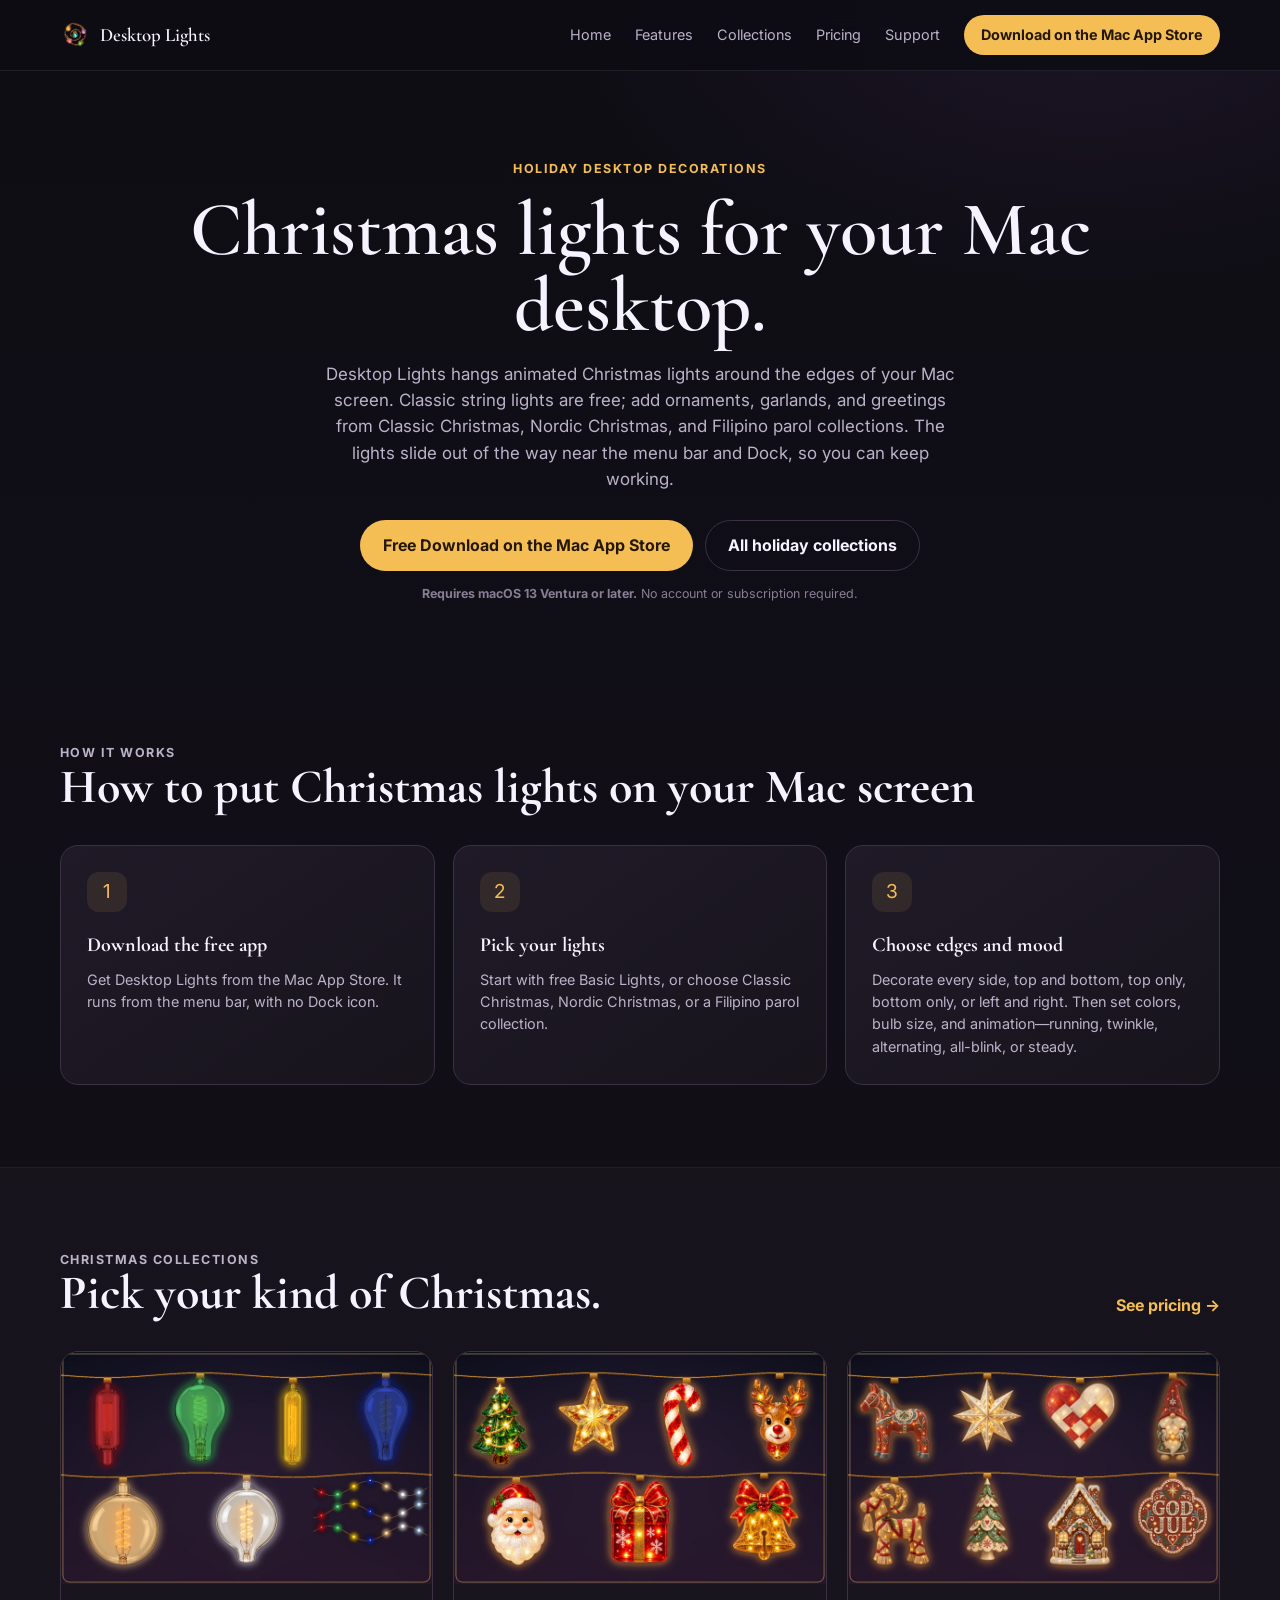
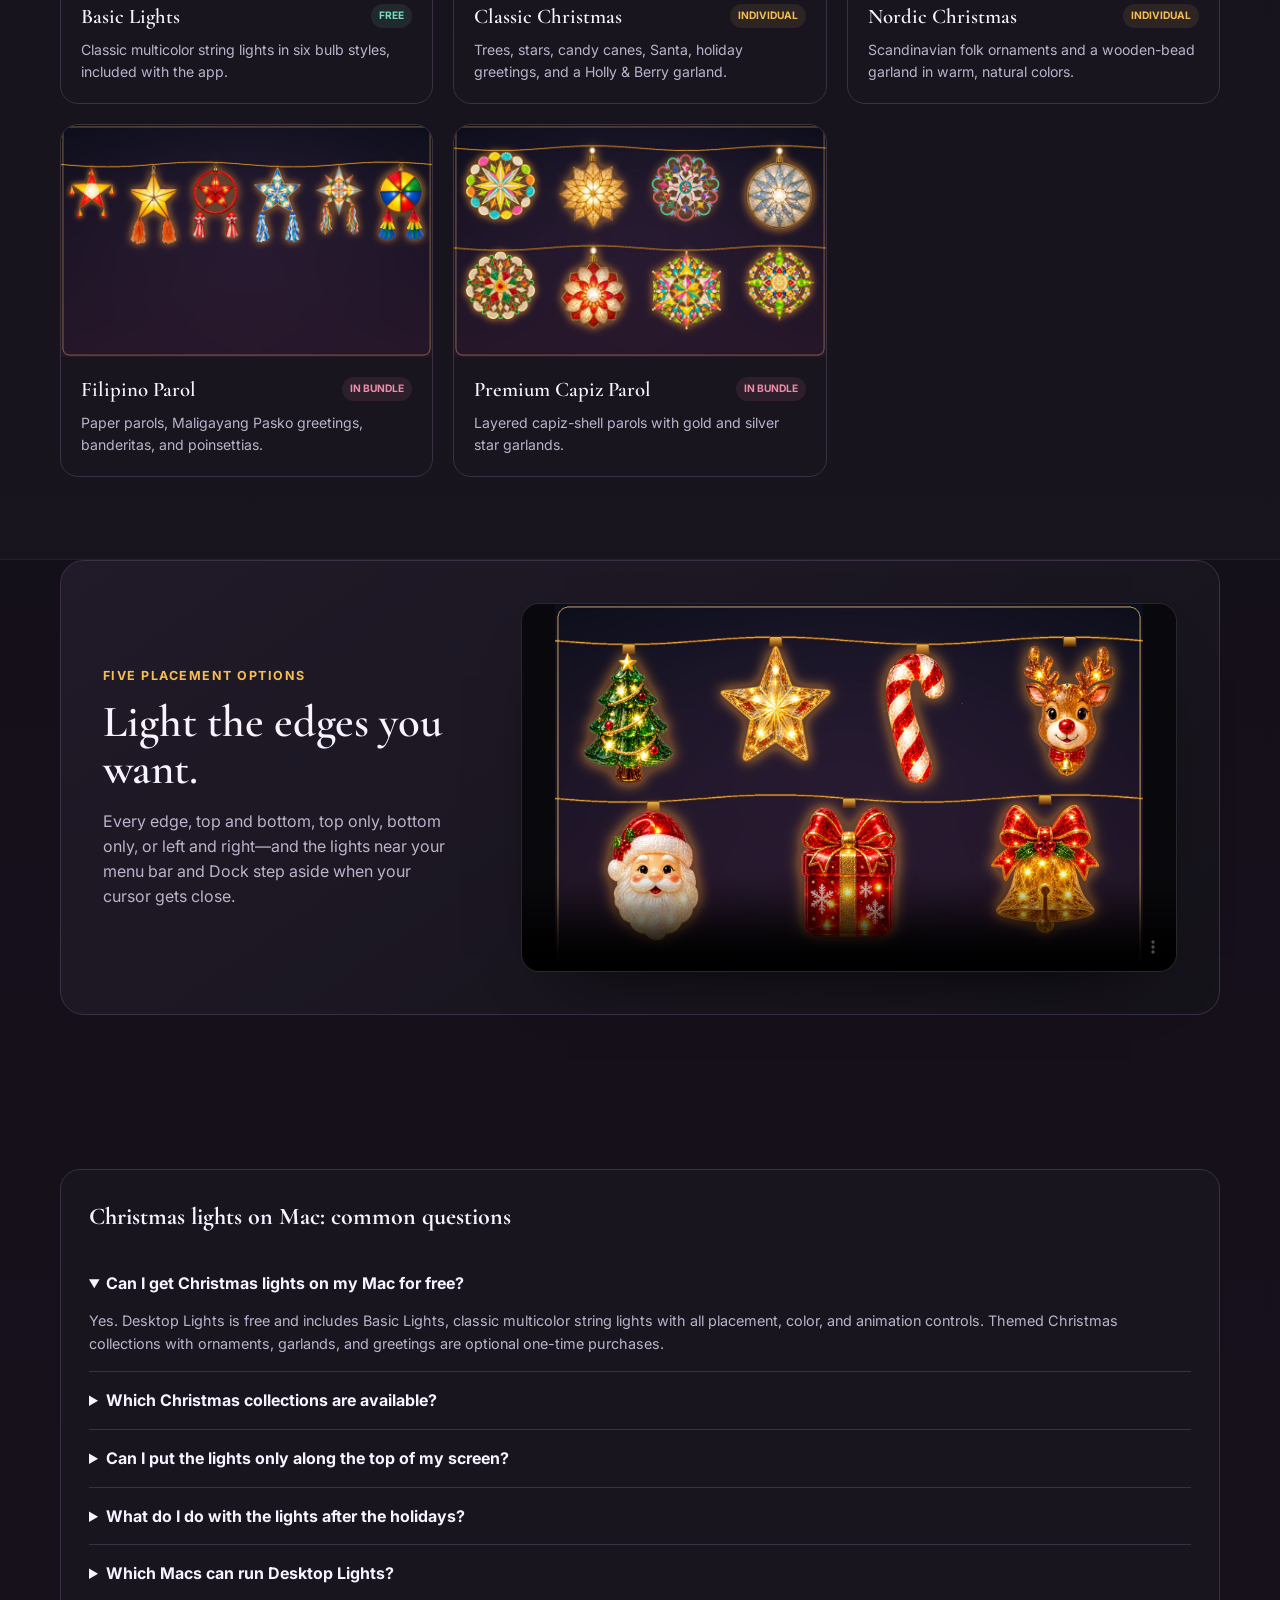
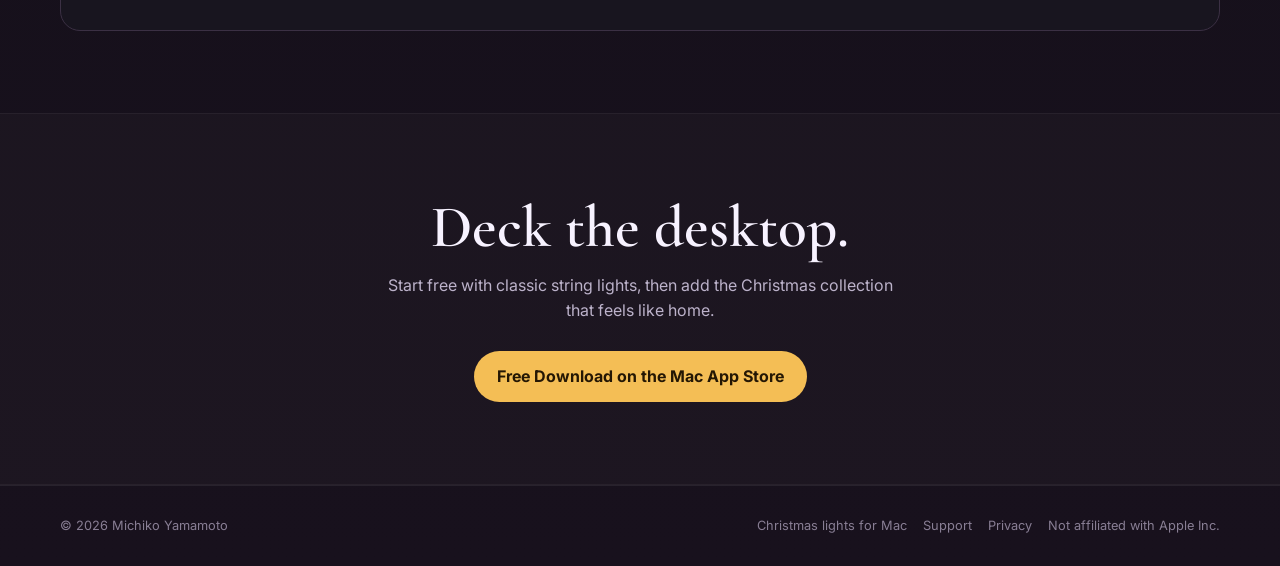
==== christmas-lights-for-mac.html @ ecbba34d "Add files via upload" ====
<!doctype html><html lang="en"><head><meta charset="utf-8"><meta name="viewport" content="width=device-width,initial-scale=1"><link rel="icon" type="image/png" sizes="64x64" href="images/favicon.png?v=2"><link rel="apple-touch-icon" sizes="512x512" href="images/apple-touch-icon.png?v=2"><title>Christmas Lights for Your Mac Desktop — Desktop Lights</title><meta name="description" content="Put animated Christmas lights around the edges of your Mac screen. Classic string lights are free; add Classic Christmas, Nordic Christmas, and Filipino parol collections. macOS 13 or later."><link rel="canonical" href="https://astronomiku.github.io/desktoplights/christmas-lights-for-mac.html"><meta property="og:type" content="website"><meta property="og:site_name" content="Desktop Lights"><meta property="og:title" content="Christmas Lights for Your Mac Desktop — Desktop Lights"><meta property="og:description" content="Animated Christmas lights, ornaments, garlands, and parols around the edges of your Mac screen. Start free."><meta property="og:url" content="https://astronomiku.github.io/desktoplights/christmas-lights-for-mac.html"><meta property="og:image" content="https://astronomiku.github.io/desktoplights/images/showcases/classic-christmas.jpg"><meta property="og:image:alt" content="Classic Christmas lights and ornaments around a Mac display"><meta name="twitter:card" content="summary_large_image"><meta name="twitter:title" content="Christmas Lights for Your Mac Desktop"><meta name="twitter:image" content="https://astronomiku.github.io/desktoplights/images/showcases/classic-christmas.jpg"><link rel="preconnect" href="https://fonts.googleapis.com"><link rel="preconnect" href="https://fonts.gstatic.com" crossorigin><link href="https://fonts.googleapis.com/css2?family=Cormorant+Garamond:wght@500;600;700&family=Inter:wght@400;600;700&display=swap" rel="stylesheet"><link rel="stylesheet" href="css/site.css"><script type="application/ld+json">{"@context":"https://schema.org","@graph":[{"@type":"WebPage","@id":"https://astronomiku.github.io/desktoplights/christmas-lights-for-mac.html#webpage","url":"https://astronomiku.github.io/desktoplights/christmas-lights-for-mac.html","name":"Christmas Lights for Your Mac Desktop — Desktop Lights","description":"Put animated Christmas lights around the edges of your Mac screen. Classic string lights are free; add Classic Christmas, Nordic Christmas, and Filipino parol collections. macOS 13 or later.","isPartOf":{"@id":"https://astronomiku.github.io/desktoplights/#website"},"about":{"@id":"https://astronomiku.github.io/desktoplights/#app"},"primaryImageOfPage":"https://astronomiku.github.io/desktoplights/images/showcases/classic-christmas.jpg"},{"@type":"BreadcrumbList","itemListElement":[{"@type":"ListItem","position":1,"name":"Desktop Lights","item":"https://astronomiku.github.io/desktoplights/"},{"@type":"ListItem","position":2,"name":"Christmas lights for Mac","item":"https://astronomiku.github.io/desktoplights/christmas-lights-for-mac.html"}]},{"@type":"FAQPage","@id":"https://astronomiku.github.io/desktoplights/christmas-lights-for-mac.html#faq","mainEntity":[{"@type":"Question","name":"Can I get Christmas lights on my Mac for free?","acceptedAnswer":{"@type":"Answer","text":"Yes. Desktop Lights is free and includes Basic Lights, classic multicolor string lights with all placement, color, and animation controls. Themed Christmas collections with ornaments, garlands, and greetings are optional one-time purchases."}},{"@type":"Question","name":"Which Christmas collections are available?","acceptedAnswer":{"@type":"Answer","text":"Classic Christmas (trees, stars, candy canes, Santa, greetings, and garlands), Nordic Christmas (Scandinavian folk ornaments and a wooden-bead garland), Filipino Parol (paper parols, Maligayang Pasko greetings, banderitas, and poinsettias), and Premium Capiz Parol (layered capiz-shell parols with star garlands). The two parol collections are also sold together as the Filipino Christmas Bundle."}},{"@type":"Question","name":"Can I put the lights only along the top of my screen?","acceptedAnswer":{"@type":"Answer","text":"Yes. Choose every edge, top and bottom, top only, bottom only, or left and right. The lights on the menu bar and Dock edges slide out of view when your cursor approaches, so they never block what you need."}},{"@type":"Question","name":"What do I do with the lights after the holidays?","acceptedAnswer":{"@type":"Answer","text":"Switch to a year-round collection such as Basic Lights, Fairy Garden, or Celestial Dreams, or choose Turn Lights Off from the Desktop Lights menu bar icon. Purchased Christmas collections stay in the app for next year."}},{"@type":"Question","name":"Which Macs can run Desktop Lights?","acceptedAnswer":{"@type":"Answer","text":"Desktop Lights requires macOS 13 Ventura or later and can decorate connected displays at the same time, tested with setups of up to two displays."}}]}]}</script></head><body>
<header class="header"><nav class="wrap nav"><a class="brand" href="index.html">Desktop Lights</a><div class="nav-links"><a href="index.html">Home</a><a href="features.html">Features</a><a href="collections.html">Collections</a><a href="pricing.html">Pricing</a><a href="support.html">Support</a><a class="nav-buy" href="https://apps.apple.com/app/6809770698" target="_blank" rel="noopener">Download on the Mac App Store</a></div></nav></header>
<main><section class="page-hero"><div class="wrap"><p class="kicker">Holiday desktop decorations</p><h1>Christmas lights for your Mac desktop.</h1><p class="lede">Desktop Lights hangs animated Christmas lights around the edges of your Mac screen. Classic string lights are free; add ornaments, garlands, and greetings from Classic Christmas, Nordic Christmas, and Filipino parol collections. The lights slide out of the way near the menu bar and Dock, so you can keep working.</p><div class="actions"><a class="button primary" href="https://apps.apple.com/app/6809770698" target="_blank" rel="noopener">Free Download on the Mac App Store</a><a class="button" href="collections.html#holiday">All holiday collections</a></div><p class="micro"><strong>Requires macOS 13 Ventura or later.</strong> No account or subscription required.</p></div></section>
<section class="section"><div class="wrap"><div class="section-head"><div><p class="kicker">How it works</p><h2>How to put Christmas lights on your Mac screen</h2></div></div><div class="feature-grid"><article class="feature"><div class="feature-icon">1</div><h3>Download the free app</h3><p>Get Desktop Lights from the Mac App Store. It runs from the menu bar, with no Dock icon.</p></article><article class="feature"><div class="feature-icon">2</div><h3>Pick your lights</h3><p>Start with free Basic Lights, or choose Classic Christmas, Nordic Christmas, or a Filipino parol collection.</p></article><article class="feature"><div class="feature-icon">3</div><h3>Choose edges and mood</h3><p>Decorate every side, top and bottom, top only, bottom only, or left and right. Then set colors, bulb size, and animation—running, twinkle, alternating, all-blink, or steady.</p></article></div></div></section>
<section class="section alt"><div class="wrap"><div class="section-head"><div><p class="kicker">Christmas collections</p><h2>Pick your kind of Christmas.</h2></div><a class="text-link" href="pricing.html">See pricing →</a></div><div class="collection-grid"><article class="collection-card"><img src="images/showcases/basic-lights.jpg" alt="Classic multicolor string lights around a Mac desktop" loading="lazy"><div class="card-copy"><div class="card-top"><h3>Basic Lights</h3><span class="pill free">Free</span></div><p>Classic multicolor string lights in six bulb styles, included with the app.</p></div></article><article class="collection-card"><img src="images/showcases/classic-christmas.jpg" alt="Classic Christmas lights and ornaments around a Mac display" loading="lazy"><div class="card-copy"><div class="card-top"><h3>Classic Christmas</h3><span class="pill ">Individual</span></div><p>Trees, stars, candy canes, Santa, holiday greetings, and a Holly &amp; Berry garland.</p></div></article><article class="collection-card"><img src="images/showcases/nordic-christmas.jpg" alt="Nordic Christmas folk ornaments decorating a Mac desktop" loading="lazy"><div class="card-copy"><div class="card-top"><h3>Nordic Christmas</h3><span class="pill ">Individual</span></div><p>Scandinavian folk ornaments and a wooden-bead garland in warm, natural colors.</p></div></article><article class="collection-card"><img src="images/showcases/filipino-parol.jpg" alt="Colorful Filipino parol lights and poinsettia garland on a Mac display" loading="lazy"><div class="card-copy"><div class="card-top"><h3>Filipino Parol</h3><span class="pill bundle">In bundle</span></div><p>Paper parols, Maligayang Pasko greetings, banderitas, and poinsettias.</p></div></article><article class="collection-card"><img src="images/showcases/premium-capiz-parols.jpg" alt="Premium capiz parol lights with gold and silver star garlands on a Mac" loading="lazy"><div class="card-copy"><div class="card-top"><h3>Premium Capiz Parol</h3><span class="pill bundle">In bundle</span></div><p>Layered capiz-shell parols with gold and silver star garlands.</p></div></article></div></div></section>
<section class="video-section"><div class="wrap video-feature"><div class="video-copy"><p class="kicker">Five placement options</p><h2>Light the edges you want.</h2><p>Every edge, top and bottom, top only, bottom only, or left and right—and the lights near your menu bar and Dock step aside when your cursor gets close.</p></div><video class="marketing-video" controls playsinline preload="metadata" poster="images/showcases/classic-christmas.jpg" aria-label="Desktop Lights placement options demonstration"><source src="videos/desktop-lights-placement-16x9.mp4" type="video/mp4"></video></div></section>
<section class="section" id="faq"><div class="wrap"><div class="faq"><h2>Christmas lights on Mac: common questions</h2><details open><summary>Can I get Christmas lights on my Mac for free?</summary><p>Yes. Desktop Lights is free and includes Basic Lights, classic multicolor string lights with all placement, color, and animation controls. Themed Christmas collections with ornaments, garlands, and greetings are optional one-time purchases.</p></details><details><summary>Which Christmas collections are available?</summary><p>Classic Christmas (trees, stars, candy canes, Santa, greetings, and garlands), Nordic Christmas (Scandinavian folk ornaments and a wooden-bead garland), Filipino Parol (paper parols, Maligayang Pasko greetings, banderitas, and poinsettias), and Premium Capiz Parol (layered capiz-shell parols with star garlands). The two parol collections are also sold together as the Filipino Christmas Bundle.</p></details><details><summary>Can I put the lights only along the top of my screen?</summary><p>Yes. Choose every edge, top and bottom, top only, bottom only, or left and right. The lights on the menu bar and Dock edges slide out of view when your cursor approaches, so they never block what you need.</p></details><details><summary>What do I do with the lights after the holidays?</summary><p>Switch to a year-round collection such as Basic Lights, Fairy Garden, or Celestial Dreams, or choose Turn Lights Off from the Desktop Lights menu bar icon. Purchased Christmas collections stay in the app for next year.</p></details><details><summary>Which Macs can run Desktop Lights?</summary><p>Desktop Lights requires macOS 13 Ventura or later and can decorate connected displays at the same time, tested with setups of up to two displays.</p></details></div></div></section>
<section class="section alt closing"><div class="wrap"><h2>Deck the desktop.</h2><p>Start free with classic string lights, then add the Christmas collection that feels like home.</p><div class="actions"><a class="button primary" href="https://apps.apple.com/app/6809770698" target="_blank" rel="noopener">Free Download on the Mac App Store</a></div></div></section></main>
<footer class="footer"><div class="wrap footer-inner"><span>© 2026 Michiko Yamamoto</span><div class="footer-links"><a href="christmas-lights-for-mac.html">Christmas lights for Mac</a><a href="support.html">Support</a><a href="privacy.html">Privacy</a><span>Not affiliated with Apple Inc.</span></div></div></footer></body></html>
---- css/site.css ----
:root{--bg:#0e0d14;--panel:#18151f;--panel2:#211a29;--line:#3b3044;--text:#f7f2ff;--muted:#bcb2ca;--faint:#887e94;--gold:#f4be55;--pink:#ef8ca6;--mint:#78dfbd;--serif:"Cormorant Garamond",Georgia,serif;--sans:"Inter",-apple-system,BlinkMacSystemFont,"Segoe UI",sans-serif}
*{box-sizing:border-box}html{scroll-behavior:smooth}body{margin:0;background:radial-gradient(800px 450px at 85% 0,#34214266,transparent 65%),linear-gradient(180deg,#0e0d14,#18111d);color:var(--text);font-family:var(--sans);line-height:1.55;-webkit-font-smoothing:antialiased}a{color:inherit}.wrap{width:min(1160px,calc(100% - 40px));margin:auto}
.header{position:sticky;top:0;z-index:20;background:#0e0d14e8;border-bottom:1px solid #ffffff14;backdrop-filter:blur(16px)}.nav{height:70px;display:flex;align-items:center;gap:28px}.brand{display:inline-flex;align-items:center;margin-right:auto;font:600 1.18rem var(--serif);text-decoration:none}.brand::before{content:"";display:inline-block;width:30px;height:30px;margin-right:10px;flex:none;background:url("../images/favicon.png") center/contain no-repeat}.nav-links{display:flex;gap:24px;align-items:center}.nav-links a{text-decoration:none;color:var(--muted);font-size:.9rem}.nav-links a:hover,.nav-links a[aria-current=page]{color:#fff}.nav-buy{padding:9px 17px;border-radius:999px;background:var(--gold);color:#231704!important;font-weight:700}
.hero{padding:64px 0 84px}.hero-grid{display:grid;grid-template-columns:1fr 1.05fr;gap:min(6vw,64px);align-items:center}.hero-copy{max-width:520px}.hero-copy h1{font-size:clamp(2.6rem,5vw,4.4rem)}.hero-copy .tagline{margin:20px 0 18px}.hero-copy .lede{margin:0}.hero-copy .actions{justify-content:flex-start}.hero-screen-col{display:flex;flex-direction:column;align-items:center;gap:14px}.hero-screen{position:relative;overflow:hidden;border:1px solid #ffffff1c;border-radius:20px;background:#151319;box-shadow:0 38px 90px -52px #000;aspect-ratio:16/9;width:100%;cursor:pointer}.hero-screen:hover{box-shadow:0 38px 90px -52px #000,0 0 0 2px #f4be5560}.hero-video{display:block;width:100%;height:100%;object-fit:cover}.hero-expand{position:absolute;bottom:14px;right:14px;width:36px;height:36px;border-radius:50%;background:#000000a3;border:1px solid #ffffff30;color:#fff;display:grid;place-items:center;font-size:1.05rem;opacity:.88;transition:opacity .2s,transform .2s}.hero-screen:hover .hero-expand{opacity:1;transform:scale(1.08)}.lightbox{position:fixed;inset:0;z-index:80;display:flex;align-items:center;justify-content:center;padding:24px}.lightbox[hidden]{display:none}.lightbox-backdrop{position:absolute;inset:0;background:#05040ae3;backdrop-filter:blur(3px)}.lightbox-inner{position:relative;z-index:1;width:min(94vw,1140px)}.lightbox-video{display:block;width:100%;aspect-ratio:16/9;border-radius:18px;box-shadow:0 50px 120px -40px #000;background:#000}.lightbox-close{position:absolute;top:12px;right:12px;z-index:2;width:38px;height:38px;border-radius:50%;border:1px solid #ffffff30;background:#000000b0;color:#fff;font-size:1.05rem;cursor:pointer;display:grid;place-items:center}.lightbox-close:hover{border-color:#f4be5560}.hero-reveal{margin:0;text-align:center;color:var(--gold);font:600 clamp(1.1rem,2.4vw,1.55rem)/1.3 var(--serif);opacity:0;transform:translateY(10px);animation:heroRevealIn .7s ease forwards}.hero-reveal-top{animation-delay:.3s}.hero-reveal-bottom{animation-delay:1.3s}@keyframes heroRevealIn{to{opacity:1;transform:translateY(0)}}.hero-simple{padding:60px 0 88px}.hero-heading{text-align:center;max-width:900px;margin:0 auto 38px}.hero .hero-heading h1{font-size:clamp(2.7rem,5vw,70px)}.hero-screen-wide{width:min(100%,1040px);margin:0 auto}.hero-details{max-width:760px;margin:34px auto 0;text-align:center}.hero-details .tagline{max-width:none;margin:0 0 14px}.hero-details .lede{margin:0 auto}.hero-details .micro{max-width:680px;margin:16px auto 0}.hero-video-cover{cursor:default;background:#232220 url("../images/marketing/basiclights-cover.png") center/contain no-repeat}.hero-video-cover.video-ready{cursor:pointer}.hero-video-cover .hero-video{opacity:0;object-fit:contain;background:transparent}.hero-center-info{position:absolute;left:50%;bottom:calc(50% + 52px);z-index:3;transform:translateX(-50%);display:flex;align-items:center;flex-direction:column;gap:8px;width:calc(100% - 40px)}.hero-video-meta{display:flex;align-items:center;justify-content:center;gap:8px;flex-wrap:wrap}.hero-video-meta span,.hero-real-view{padding:7px 10px;border:1px solid #ffffff2e;border-radius:999px;background:#09080cbd;box-shadow:0 8px 24px #0006;color:#fff;font-size:.68rem;line-height:1;backdrop-filter:blur(10px)}.hero-video-meta strong{margin-right:5px;color:var(--gold);font-size:.59rem;letter-spacing:.08em;text-transform:uppercase}.hero-real-view{flex:none;color:var(--muted)}.hero-loading,.hero-play{position:absolute;left:50%;top:50%;z-index:3;transform:translate(-50%,-50%);display:flex;align-items:center;gap:10px;padding:12px 17px;border:1px solid #ffffff30;border-radius:999px;background:#09080cdb;color:#fff;box-shadow:0 16px 42px #0009;backdrop-filter:blur(12px)}.hero-loading{font-size:.78rem}.hero-play{opacity:0;pointer-events:none;transition:opacity .25s,transform .25s}.hero-play b{display:grid;place-items:center;width:31px;height:31px;border-radius:50%;background:var(--gold);color:#241704;font-size:.8rem;padding-left:2px}.hero-play em{font-style:normal;font-size:.82rem;font-weight:700}.hero-video-cover.video-ready .hero-loading{opacity:0;pointer-events:none}.hero-video-cover.video-ready .hero-play{opacity:1}.hero-video-cover.video-ready:hover .hero-play{transform:translate(-50%,-50%) scale(1.05)}.kicker{margin:0 0 14px;color:var(--gold);font-size:.78rem;font-weight:700;letter-spacing:.12em;text-transform:uppercase}.hero h1,.page-hero h1{margin:0;font:600 clamp(3rem,7vw,5.6rem)/.98 var(--serif)}.tagline{max-width:25ch;margin:20px auto 18px;color:var(--gold);font:600 clamp(1.35rem,3vw,2rem)/1.2 var(--serif)}.lede{max-width:58ch;margin:0 auto;color:var(--muted);font-size:1.06rem}.actions{display:flex;justify-content:center;gap:12px;margin-top:28px;flex-wrap:wrap}.button{display:inline-flex;align-items:center;justify-content:center;padding:12px 22px;border:1px solid var(--line);border-radius:999px;text-decoration:none;font-weight:700}.button.primary{border-color:transparent;background:var(--gold);color:#241704}.button:hover{transform:translateY(-1px)}.micro{margin:13px 0 0;color:var(--faint);font-size:.78rem}
.trust{padding:0 0 78px}.trust-grid{display:grid;grid-template-columns:repeat(4,1fr);gap:1px;overflow:hidden;border:1px solid var(--line);border-radius:18px;background:var(--line)}.trust-item{padding:24px;background:#17141d}.trust-item strong{display:block;margin-bottom:5px;font-family:var(--serif);font-size:1.12rem}.trust-item span{color:var(--muted);font-size:.88rem}
.section{padding:82px 0}.section.alt{background:#ffffff05;border-block:1px solid #ffffff0c}.section-head{display:flex;justify-content:space-between;gap:30px;align-items:end;margin-bottom:34px}.section-head h2,.page-hero h1{font-family:var(--serif)}.section-head h2{margin:0;font-size:clamp(2rem,4vw,3rem);line-height:1}.section-head p{max-width:55ch;margin:0;color:var(--muted)}.text-link{color:var(--gold);font-weight:700;text-decoration:none;white-space:nowrap}
.feature-grid{display:grid;grid-template-columns:repeat(3,1fr);gap:18px}.feature{padding:26px;border:1px solid var(--line);border-radius:18px;background:linear-gradient(145deg,#201a28,#17141c)}.feature-icon{display:grid;place-items:center;width:40px;height:40px;margin-bottom:18px;border-radius:12px;background:#f4be5518;color:var(--gold);font-size:1.2rem}.feature h3{margin:0 0 8px;font-family:var(--serif);font-size:1.25rem}.feature p{margin:0;color:var(--muted);font-size:.9rem}
.feature-visuals{padding-top:28px}.visual-feature{display:grid;grid-template-columns:minmax(260px,.8fr) minmax(0,1.35fr);align-items:center;gap:clamp(28px,6vw,72px);margin-bottom:28px;padding:clamp(24px,4vw,46px);overflow:hidden;border:1px solid var(--line);border-radius:24px;background:linear-gradient(145deg,#211a29,#15131a)}.visual-feature.reverse{grid-template-columns:minmax(0,1.35fr) minmax(260px,.8fr);margin-top:28px;margin-bottom:0}.visual-copy h2,.visual-card h2{margin:0;font:600 clamp(1.8rem,3.5vw,3rem)/1.05 var(--serif)}.visual-copy>p:last-child,.visual-card div>p:last-child{margin:16px 0 0;color:var(--muted)}.visual-image{margin:0;overflow:hidden;border:1px solid #ffffff20;border-radius:18px;background:#111}.visual-image img{display:block;width:100%;aspect-ratio:16/10;object-fit:cover}.visual-pair{display:grid;grid-template-columns:1fr 1fr;gap:28px}.visual-card{overflow:hidden;border:1px solid var(--line);border-radius:22px;background:var(--panel)}.visual-card>img{display:block;width:100%;aspect-ratio:8/5;object-fit:cover}.visual-card>div{padding:26px}.visual-card h2{font-size:clamp(1.55rem,2.5vw,2.15rem)}
.showcase-row{display:grid;grid-template-columns:repeat(3,1fr);gap:18px}.showcase-row.two{grid-template-columns:repeat(2,1fr)}.showcase{display:block;overflow:hidden;border:1px solid var(--line);border-radius:18px;background:var(--panel)}.showcase-media{display:block;aspect-ratio:8/5;overflow:hidden}.showcase-media img{width:100%;height:100%;object-fit:cover;transition:.3s}.showcase:hover .showcase-media img{transform:scale(1.025);filter:brightness(1.08)}.showcase-label{display:block;padding:12px 16px;font-size:.8rem;font-weight:700}.showcase-label em{margin-left:7px;padding-left:7px;border-left:1px solid #ffffff2e;color:var(--gold);font-style:normal;font-weight:700}
.closing{text-align:center}.closing h2{max-width:16ch;margin:0 auto 15px;font:600 clamp(2.2rem,5vw,3.7rem)/1.05 var(--serif)}.closing p{max-width:52ch;margin:auto;color:var(--muted)}
.page-hero{padding:88px 0 58px;text-align:center}.page-hero h1{font-size:clamp(2.8rem,6vw,4.8rem)}.page-hero .lede{margin-top:18px}.video-section{padding:0 0 72px}.video-feature{display:grid;grid-template-columns:minmax(240px,.7fr) minmax(0,1.3fr);align-items:center;gap:clamp(28px,5vw,64px);padding:clamp(24px,4vw,42px);border:1px solid var(--line);border-radius:24px;background:linear-gradient(145deg,#211a29,#15131a)}.video-feature.reverse{grid-template-columns:minmax(0,1.3fr) minmax(240px,.7fr)}.video-feature.reverse .video-copy{order:2}.video-copy h2{margin:0;font:600 clamp(1.8rem,3.5vw,3rem)/1.05 var(--serif)}.video-copy>p:last-child{margin:16px 0 0;color:var(--muted)}.marketing-video{display:block;width:100%;aspect-ratio:16/9;border:1px solid #ffffff20;border-radius:18px;background:#09080c;box-shadow:0 30px 70px -45px #000}.collection-grid{display:grid;grid-template-columns:repeat(3,1fr);gap:20px}.collection-card{overflow:hidden;border:1px solid var(--line);border-radius:18px;background:var(--panel);transition:transform .25s ease,border-color .25s ease,box-shadow .25s ease}.collection-card:hover{transform:translateY(-4px);border-color:#f4be5560;box-shadow:0 24px 50px -32px #000}.collection-card img{display:block;width:100%;aspect-ratio:8/5;object-fit:cover}.card-copy{padding:20px}.card-top{display:flex;align-items:start;justify-content:space-between;gap:10px}.card-copy h2,.card-copy h3{margin:0;font:600 1.3rem var(--serif)}.card-copy p{margin:10px 0 0;color:var(--muted);font-size:.88rem}.card-bottom{display:flex;align-items:center;justify-content:space-between;gap:10px;margin-top:16px;padding-top:14px;border-top:1px solid var(--line)}.card-bottom .price{font:700 1rem var(--serif);color:var(--text)}.bundle-hint{color:var(--pink);font-size:.76rem;font-weight:700;text-decoration:none}.bundle-hint:hover{text-decoration:underline}.pill{flex:none;padding:4px 8px;border-radius:999px;background:#f4be5518;color:var(--gold);font-size:.64rem;font-weight:700;text-transform:uppercase}.pill.free{background:#78dfbd18;color:var(--mint)}.pill.bundle{background:#ef8ca618;color:var(--pink)}
.pricing-grid{display:grid;grid-template-columns:repeat(3,1fr);gap:20px}.price-card{display:flex;flex-direction:column;padding:28px;border:1px solid var(--line);border-radius:20px;background:var(--panel);transition:transform .25s ease,box-shadow .25s ease}.price-card:hover{transform:translateY(-4px)}.price-card.featured{border-color:#f4be5575;background:linear-gradient(150deg,#2b221d,#201823);box-shadow:0 20px 60px -42px var(--gold)}.price-card.featured:hover{box-shadow:0 26px 70px -38px var(--gold)}.price-list{margin-top:36px;padding:0;border:1px solid var(--line);border-radius:20px;background:var(--panel);list-style:none;overflow:hidden}.price-list li{display:flex;align-items:baseline;justify-content:space-between;gap:16px;padding:15px 26px;border-top:1px solid var(--line);font-size:.92rem}.price-list li:first-child{border-top:0}.price-list .item-name{color:var(--text);font-weight:600}.price-list .item-note{margin-left:10px;color:var(--faint);font-weight:400;font-size:.82rem}.price-list .item-price{flex:none;font-family:var(--serif);font-weight:700;color:var(--gold)}.price-list li.bundle-row .item-price{color:var(--pink)}.price-list-head{display:flex;align-items:baseline;justify-content:space-between;gap:16px;margin:0 0 14px}.price-list-head h2{margin:0;font-family:var(--serif);font-size:1.4rem}.price-list-head span{color:var(--faint);font-size:.85rem}.price-card .pill{align-self:flex-start}.price-card h2{margin:18px 0 6px;font:600 1.55rem var(--serif)}.price-card>p{margin:0;color:var(--muted)}.price-card ul{padding:0;margin:22px 0 26px;list-style:none}.price-card li{padding:7px 0;color:var(--muted);font-size:.9rem}.price-card li::before{content:"✓";margin-right:9px;color:var(--mint)}.price-card .button{margin-top:auto}.pricing-note{max-width:760px;margin:30px auto 0;color:var(--faint);font-size:.85rem;text-align:center}
.support-grid{display:grid;grid-template-columns:.8fr 1.2fr;gap:28px}.support-card,.faq{padding:28px;border:1px solid var(--line);border-radius:20px;background:var(--panel)}.support-card h2,.faq h2{margin-top:0;font-family:var(--serif)}.support-card p,.faq p{color:var(--muted)}details{padding:16px 0;border-top:1px solid var(--line)}details:first-of-type{border-top:0}summary{cursor:pointer;font-weight:700}details p{margin-bottom:0;font-size:.9rem}
.legal{max-width:790px;margin:0 auto;padding:72px 0 100px}.legal-card{padding:clamp(28px,6vw,60px);border:1px solid var(--line);border-radius:22px;background:var(--panel)}.legal h1{margin:0;font:600 clamp(2.4rem,6vw,4rem)/1 var(--serif)}.legal h2{margin:32px 0 8px;font-family:var(--serif)}.legal p,.legal li{color:var(--muted)}.legal a{color:var(--gold)}
.footer{padding:30px 0;border-top:1px solid #ffffff12}.footer-inner{display:flex;justify-content:space-between;gap:20px;color:var(--faint);font-size:.8rem}.footer-links{display:flex;gap:16px}.footer a{text-decoration:none}.footer a:hover{color:var(--gold)}
@media(max-width:850px){.nav-links a:not(.nav-buy){display:none}.hero-grid,.video-feature,.video-feature.reverse{grid-template-columns:1fr}.video-feature.reverse .video-copy{order:0}.hero-copy{max-width:none}.trust-grid{grid-template-columns:repeat(2,1fr)}.feature-grid,.collection-grid,.pricing-grid{grid-template-columns:repeat(2,1fr)}.visual-feature,.visual-feature.reverse{grid-template-columns:1fr}.visual-feature.reverse .visual-image{order:2}.showcase-row{grid-template-columns:1fr 1fr}.support-grid{grid-template-columns:1fr}}
@media(max-width:560px){.hero-center-info{top:36%;bottom:auto;transform:translate(-50%,-50%);gap:5px;width:calc(100% - 16px)}.hero-loading,.hero-play{top:63%}.hero-video-meta{gap:4px}.hero-video-meta span{padding:5px 7px;font-size:.55rem}.hero-video-meta strong{display:none}.hero-real-view{font-size:.56rem}.wrap{width:min(100% - 24px,1160px)}.hero{padding-top:20px}.hero-screen{border-radius:16px}.hero-copy h1{font-size:2.6rem}.trust-grid,.feature-grid,.collection-grid,.pricing-grid,.showcase-row,.visual-pair{grid-template-columns:1fr}.visual-feature{padding:20px}.visual-card>div{padding:22px}.section-head{align-items:start;flex-direction:column}.footer-inner,.footer-links{flex-direction:column}.footer-links{gap:5px}}
@media(prefers-reduced-motion:reduce){*{scroll-behavior:auto!important;transition:none!important}}
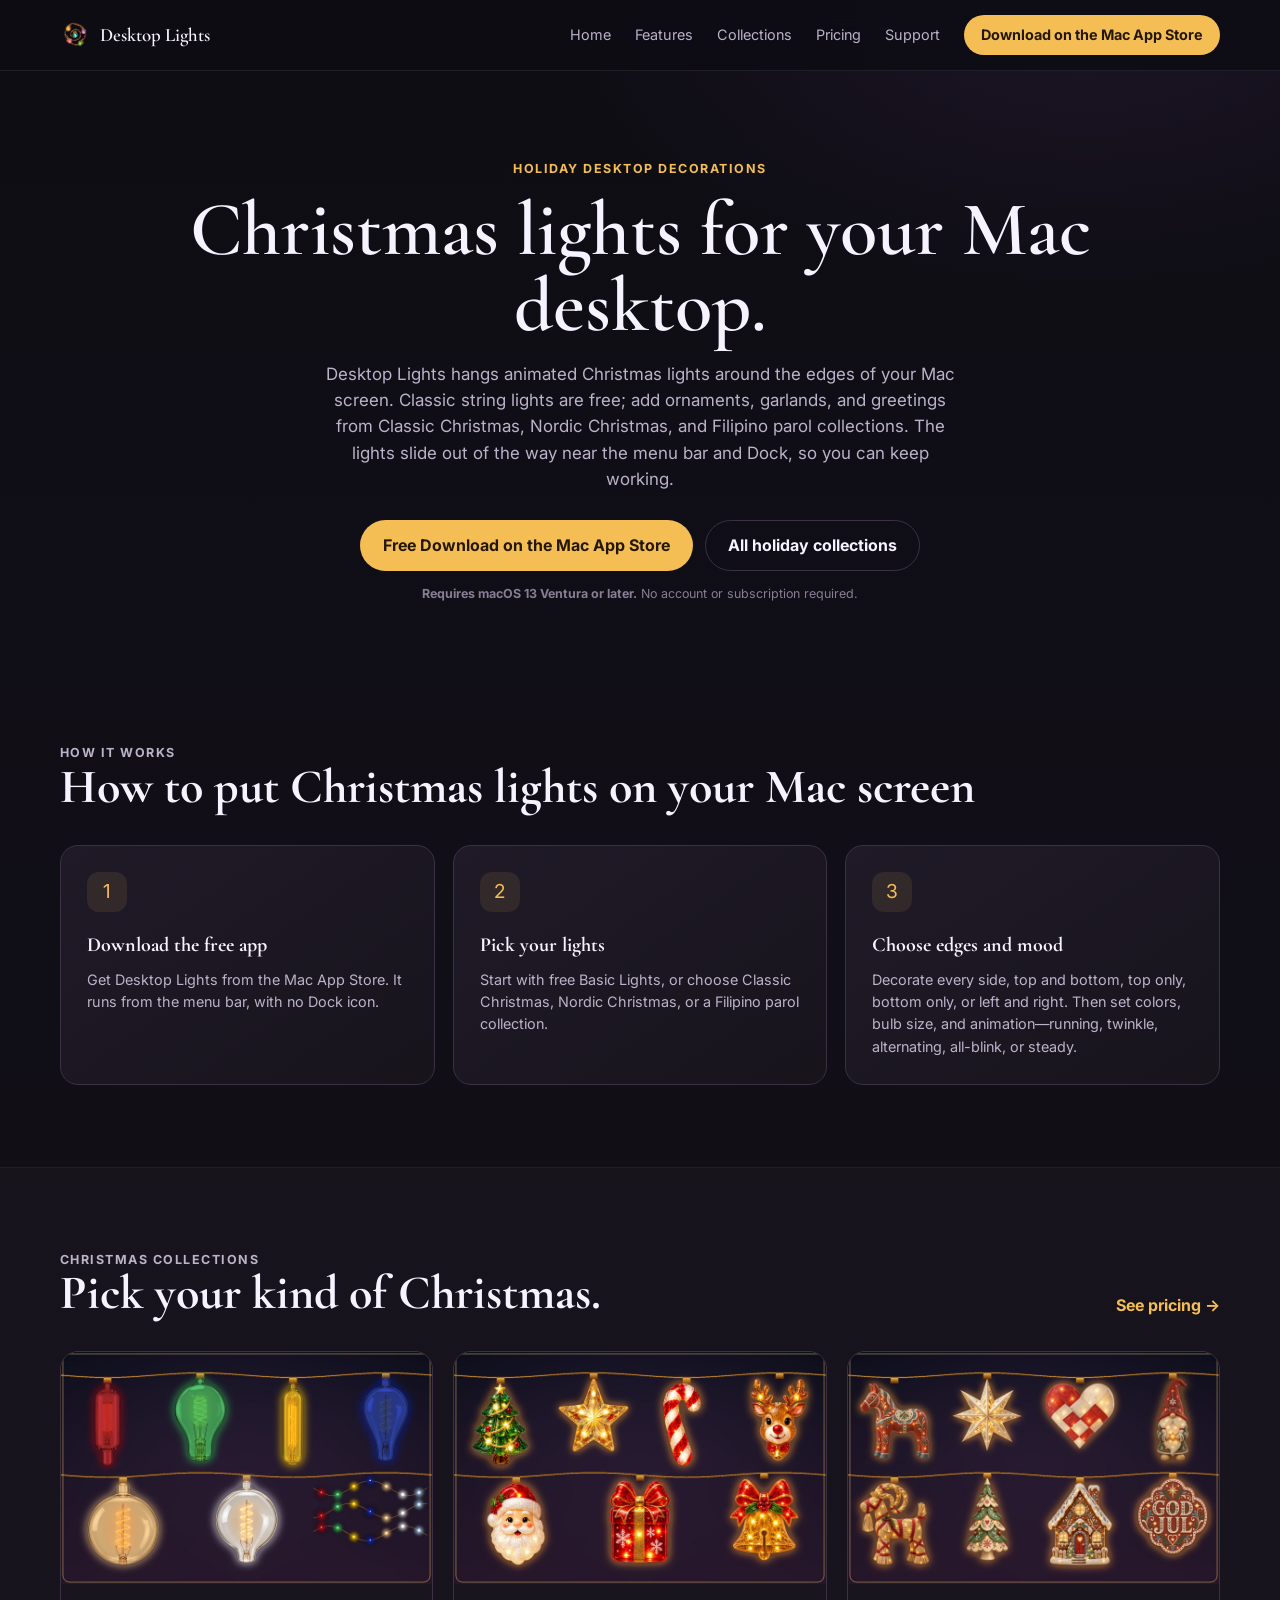
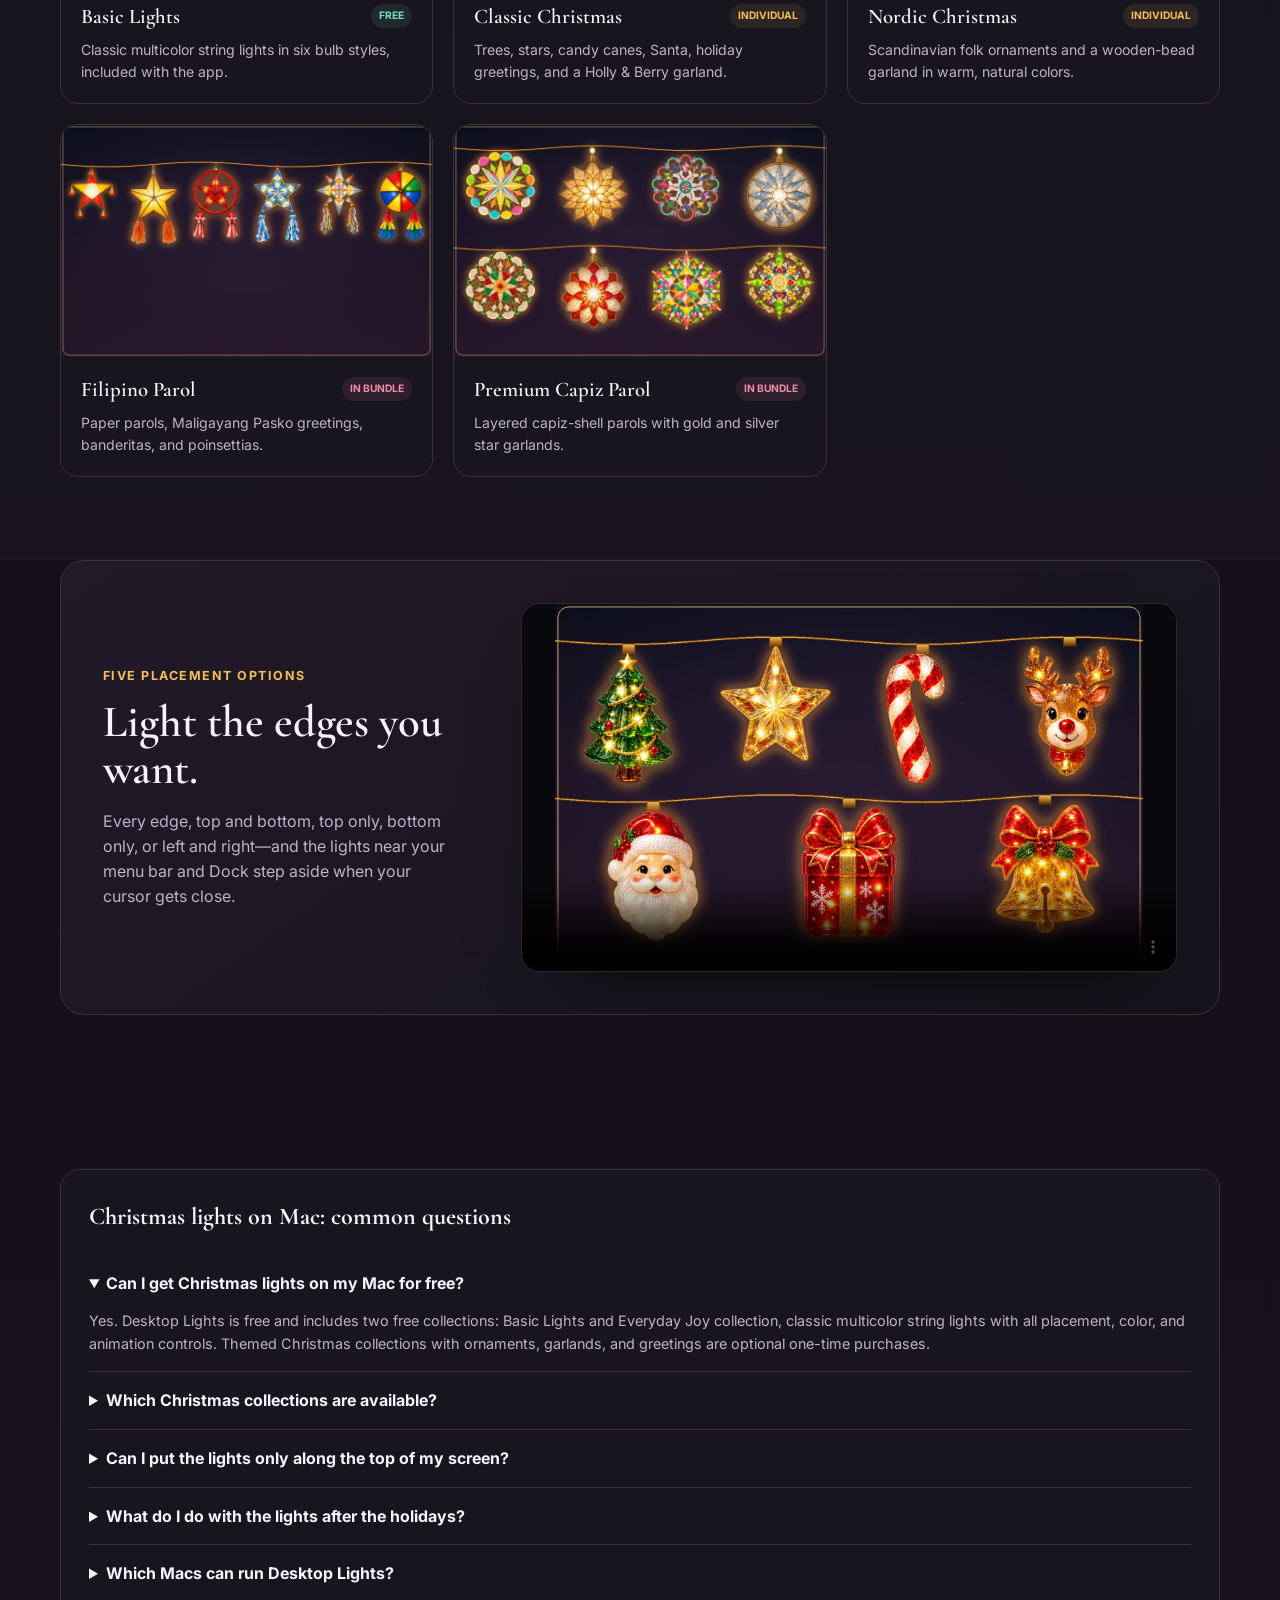
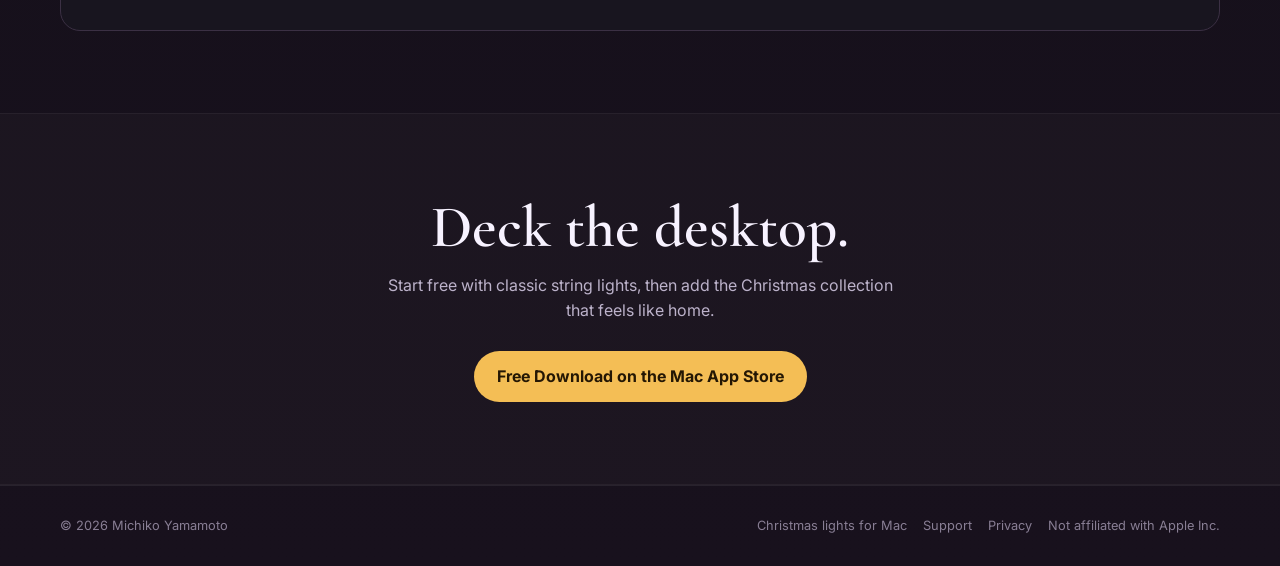
==== commit e5b52481: "Update christmas-lights-for-mac.html" ====
--- a/christmas-lights-for-mac.html
+++ b/christmas-lights-for-mac.html
@@ -4,6 +4,6 @@
 <section class="section"><div class="wrap"><div class="section-head"><div><p class="kicker">How it works</p><h2>How to put Christmas lights on your Mac screen</h2></div></div><div class="feature-grid"><article class="feature"><div class="feature-icon">1</div><h3>Download the free app</h3><p>Get Desktop Lights from the Mac App Store. It runs from the menu bar, with no Dock icon.</p></article><article class="feature"><div class="feature-icon">2</div><h3>Pick your lights</h3><p>Start with free Basic Lights, or choose Classic Christmas, Nordic Christmas, or a Filipino parol collection.</p></article><article class="feature"><div class="feature-icon">3</div><h3>Choose edges and mood</h3><p>Decorate every side, top and bottom, top only, bottom only, or left and right. Then set colors, bulb size, and animation—running, twinkle, alternating, all-blink, or steady.</p></article></div></div></section>
 <section class="section alt"><div class="wrap"><div class="section-head"><div><p class="kicker">Christmas collections</p><h2>Pick your kind of Christmas.</h2></div><a class="text-link" href="pricing.html">See pricing →</a></div><div class="collection-grid"><article class="collection-card"><img src="images/showcases/basic-lights.jpg" alt="Classic multicolor string lights around a Mac desktop" loading="lazy"><div class="card-copy"><div class="card-top"><h3>Basic Lights</h3><span class="pill free">Free</span></div><p>Classic multicolor string lights in six bulb styles, included with the app.</p></div></article><article class="collection-card"><img src="images/showcases/classic-christmas.jpg" alt="Classic Christmas lights and ornaments around a Mac display" loading="lazy"><div class="card-copy"><div class="card-top"><h3>Classic Christmas</h3><span class="pill ">Individual</span></div><p>Trees, stars, candy canes, Santa, holiday greetings, and a Holly &amp; Berry garland.</p></div></article><article class="collection-card"><img src="images/showcases/nordic-christmas.jpg" alt="Nordic Christmas folk ornaments decorating a Mac desktop" loading="lazy"><div class="card-copy"><div class="card-top"><h3>Nordic Christmas</h3><span class="pill ">Individual</span></div><p>Scandinavian folk ornaments and a wooden-bead garland in warm, natural colors.</p></div></article><article class="collection-card"><img src="images/showcases/filipino-parol.jpg" alt="Colorful Filipino parol lights and poinsettia garland on a Mac display" loading="lazy"><div class="card-copy"><div class="card-top"><h3>Filipino Parol</h3><span class="pill bundle">In bundle</span></div><p>Paper parols, Maligayang Pasko greetings, banderitas, and poinsettias.</p></div></article><article class="collection-card"><img src="images/showcases/premium-capiz-parols.jpg" alt="Premium capiz parol lights with gold and silver star garlands on a Mac" loading="lazy"><div class="card-copy"><div class="card-top"><h3>Premium Capiz Parol</h3><span class="pill bundle">In bundle</span></div><p>Layered capiz-shell parols with gold and silver star garlands.</p></div></article></div></div></section>
 <section class="video-section"><div class="wrap video-feature"><div class="video-copy"><p class="kicker">Five placement options</p><h2>Light the edges you want.</h2><p>Every edge, top and bottom, top only, bottom only, or left and right—and the lights near your menu bar and Dock step aside when your cursor gets close.</p></div><video class="marketing-video" controls playsinline preload="metadata" poster="images/showcases/classic-christmas.jpg" aria-label="Desktop Lights placement options demonstration"><source src="videos/desktop-lights-placement-16x9.mp4" type="video/mp4"></video></div></section>
-<section class="section" id="faq"><div class="wrap"><div class="faq"><h2>Christmas lights on Mac: common questions</h2><details open><summary>Can I get Christmas lights on my Mac for free?</summary><p>Yes. Desktop Lights is free and includes Basic Lights, classic multicolor string lights with all placement, color, and animation controls. Themed Christmas collections with ornaments, garlands, and greetings are optional one-time purchases.</p></details><details><summary>Which Christmas collections are available?</summary><p>Classic Christmas (trees, stars, candy canes, Santa, greetings, and garlands), Nordic Christmas (Scandinavian folk ornaments and a wooden-bead garland), Filipino Parol (paper parols, Maligayang Pasko greetings, banderitas, and poinsettias), and Premium Capiz Parol (layered capiz-shell parols with star garlands). The two parol collections are also sold together as the Filipino Christmas Bundle.</p></details><details><summary>Can I put the lights only along the top of my screen?</summary><p>Yes. Choose every edge, top and bottom, top only, bottom only, or left and right. The lights on the menu bar and Dock edges slide out of view when your cursor approaches, so they never block what you need.</p></details><details><summary>What do I do with the lights after the holidays?</summary><p>Switch to a year-round collection such as Basic Lights, Fairy Garden, or Celestial Dreams, or choose Turn Lights Off from the Desktop Lights menu bar icon. Purchased Christmas collections stay in the app for next year.</p></details><details><summary>Which Macs can run Desktop Lights?</summary><p>Desktop Lights requires macOS 13 Ventura or later and can decorate connected displays at the same time, tested with setups of up to two displays.</p></details></div></div></section>
+<section class="section" id="faq"><div class="wrap"><div class="faq"><h2>Christmas lights on Mac: common questions</h2><details open><summary>Can I get Christmas lights on my Mac for free?</summary><p>Yes. Desktop Lights is free and includes two free collections: Basic Lights and Everyday Joy collection, classic multicolor string lights with all placement, color, and animation controls. Themed Christmas collections with ornaments, garlands, and greetings are optional one-time purchases.</p></details><details><summary>Which Christmas collections are available?</summary><p>Classic Christmas (trees, stars, candy canes, Santa, greetings, and garlands), Nordic Christmas (Scandinavian folk ornaments and a wooden-bead garland), Filipino Parol (paper parols, Maligayang Pasko greetings, banderitas, and poinsettias), and Premium Capiz Parol (layered capiz-shell parols with star garlands). The two parol collections are also sold together as the Filipino Christmas Bundle.</p></details><details><summary>Can I put the lights only along the top of my screen?</summary><p>Yes. Choose every edge, top and bottom, top only, bottom only, or left and right. The lights on the menu bar and Dock edges slide out of view when your cursor approaches, so they never block what you need.</p></details><details><summary>What do I do with the lights after the holidays?</summary><p>Switch to a year-round collection such as Basic Lights, Fairy Garden, or Celestial Dreams, or choose Turn Lights Off from the Desktop Lights menu bar icon. Purchased Christmas collections stay in the app for next year.</p></details><details><summary>Which Macs can run Desktop Lights?</summary><p>Desktop Lights requires macOS 13 Ventura or later and can decorate connected displays at the same time, tested with setups of up to two displays.</p></details></div></div></section>
 <section class="section alt closing"><div class="wrap"><h2>Deck the desktop.</h2><p>Start free with classic string lights, then add the Christmas collection that feels like home.</p><div class="actions"><a class="button primary" href="https://apps.apple.com/app/6809770698" target="_blank" rel="noopener">Free Download on the Mac App Store</a></div></div></section></main>
 <footer class="footer"><div class="wrap footer-inner"><span>© 2026 Michiko Yamamoto</span><div class="footer-links"><a href="christmas-lights-for-mac.html">Christmas lights for Mac</a><a href="support.html">Support</a><a href="privacy.html">Privacy</a><span>Not affiliated with Apple Inc.</span></div></div></footer></body></html>
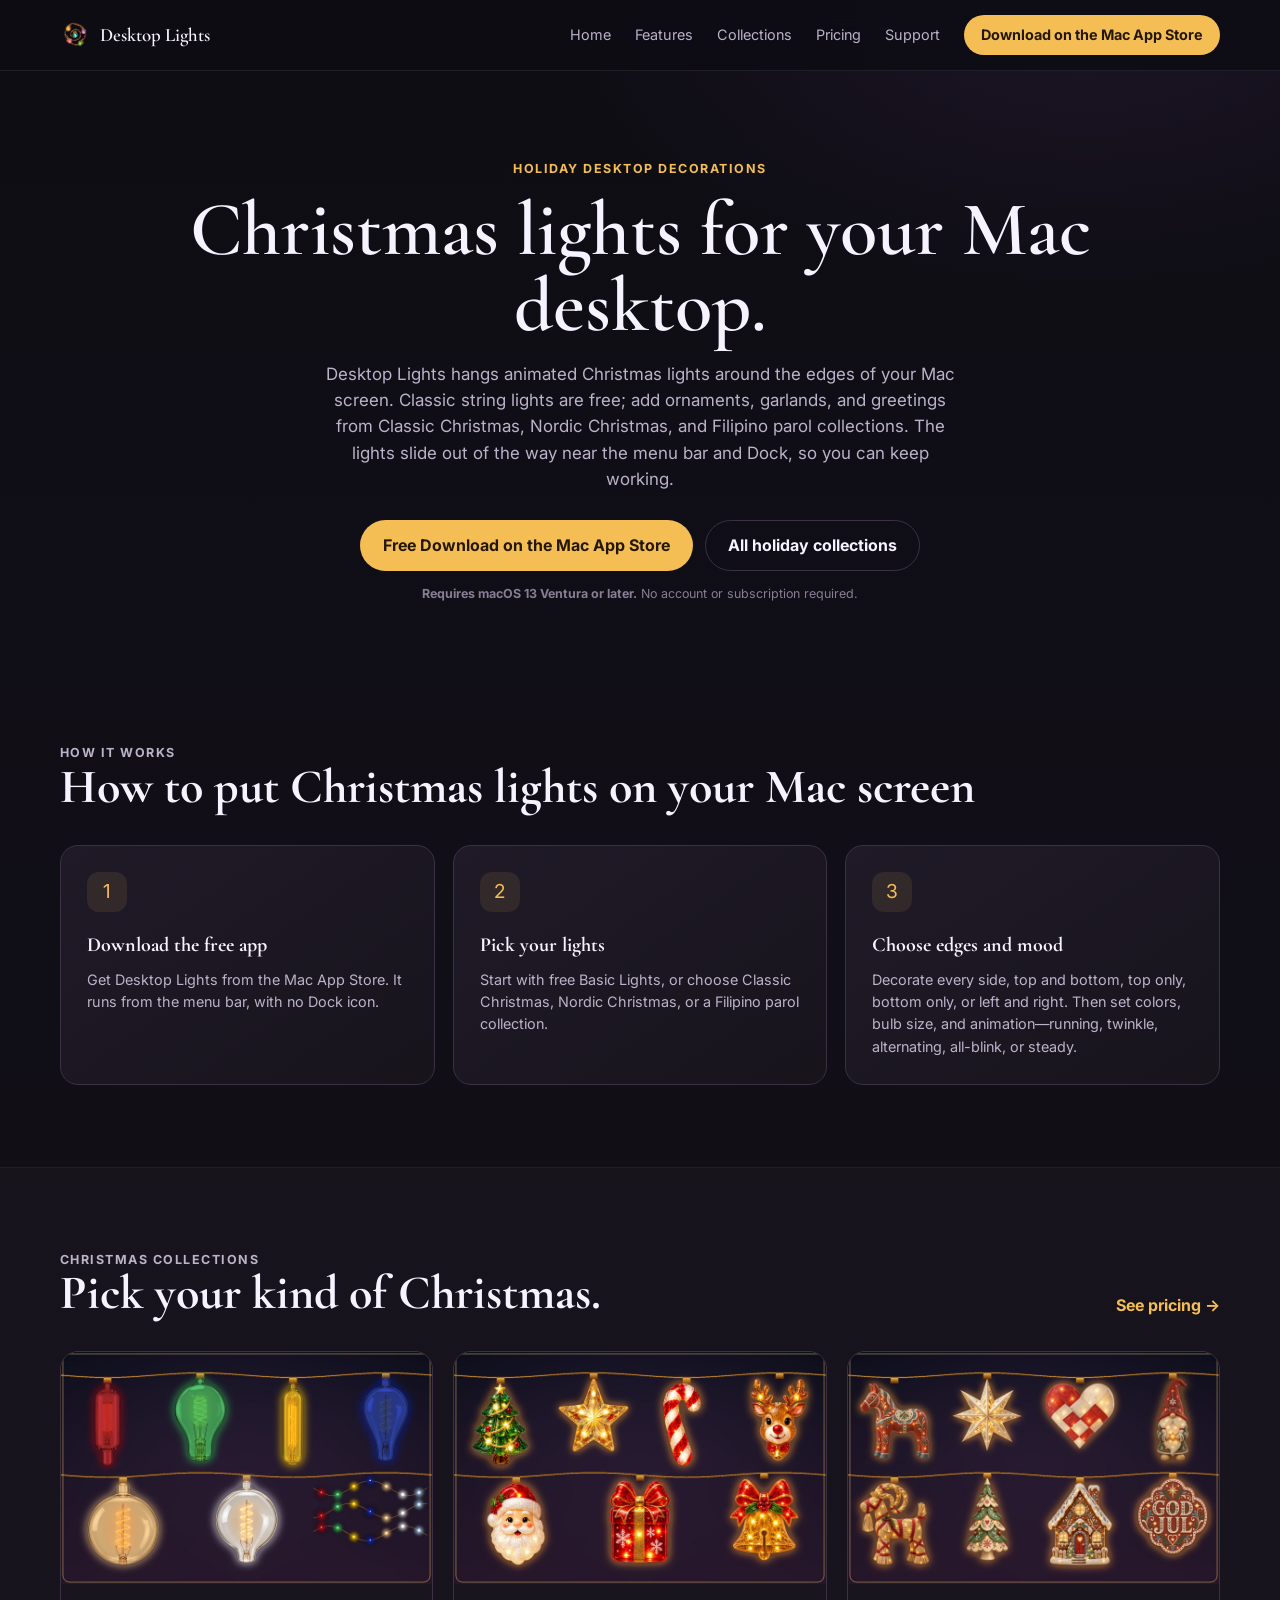
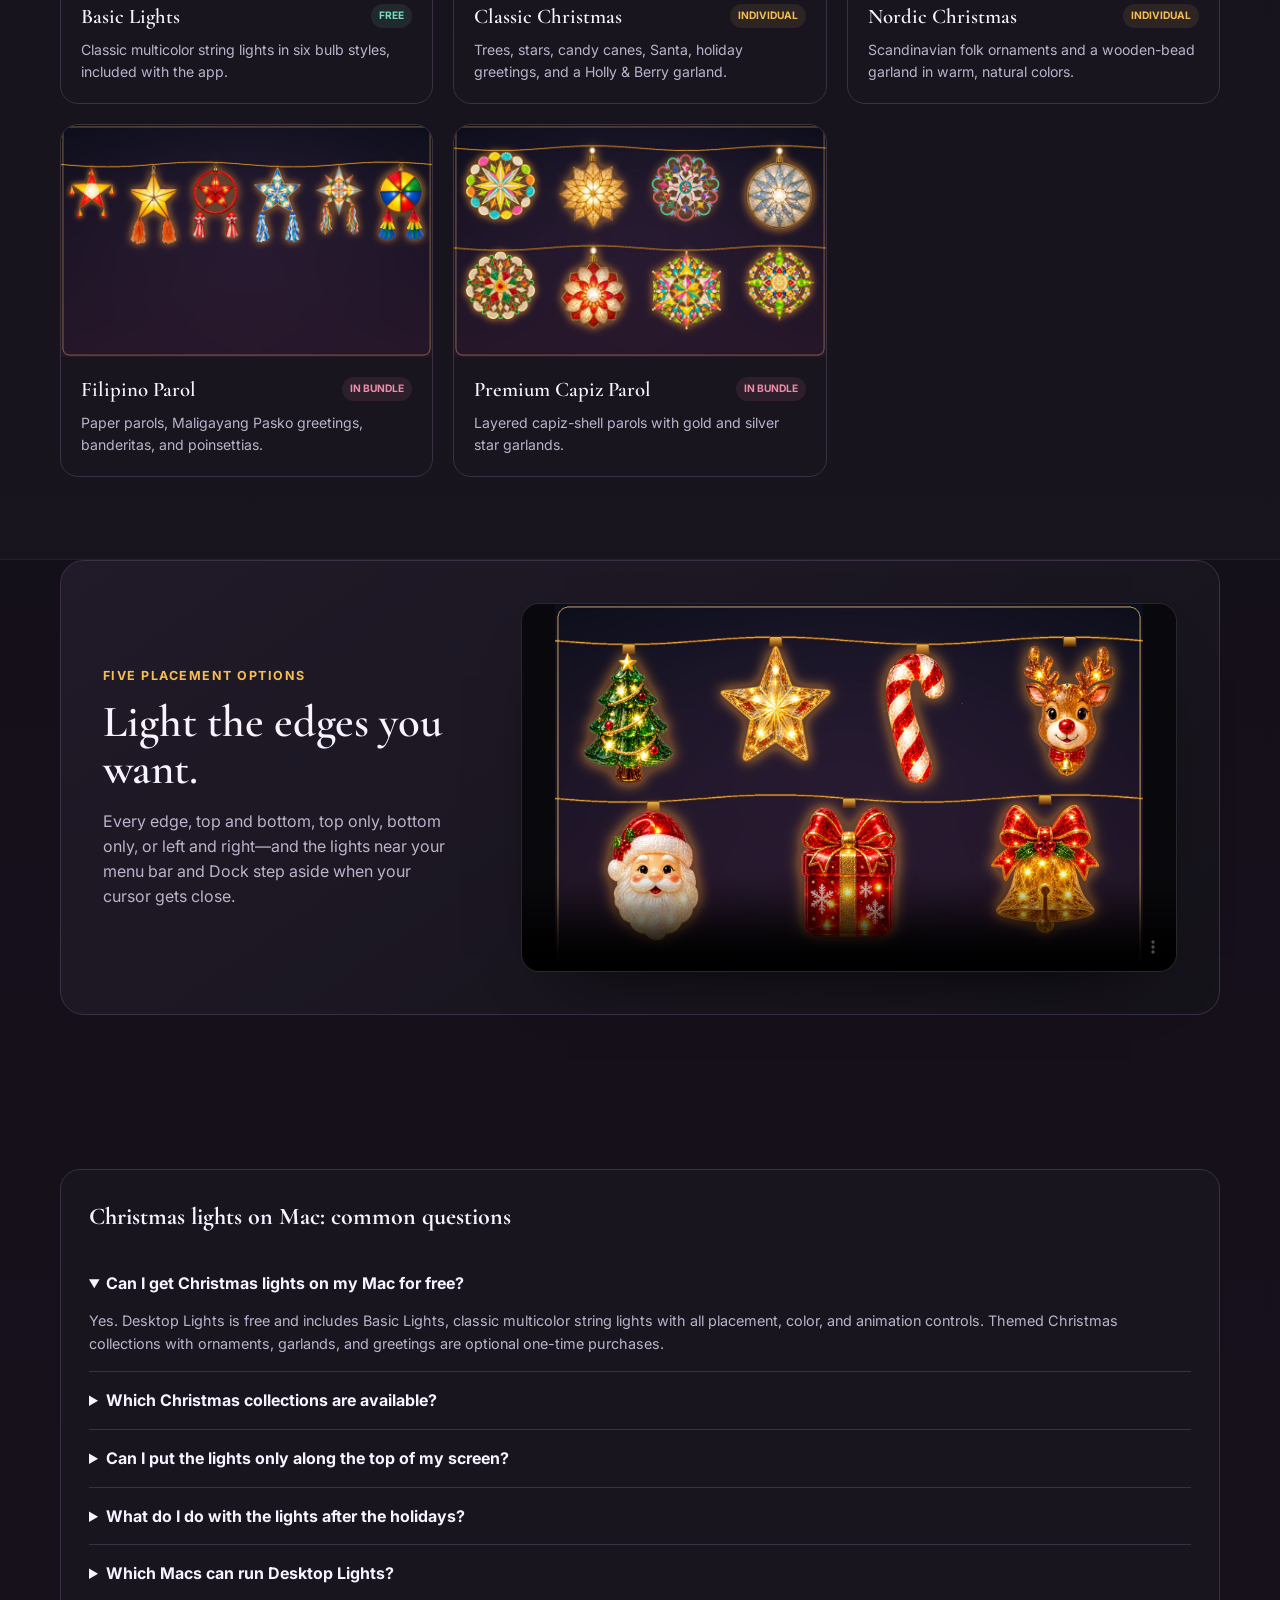
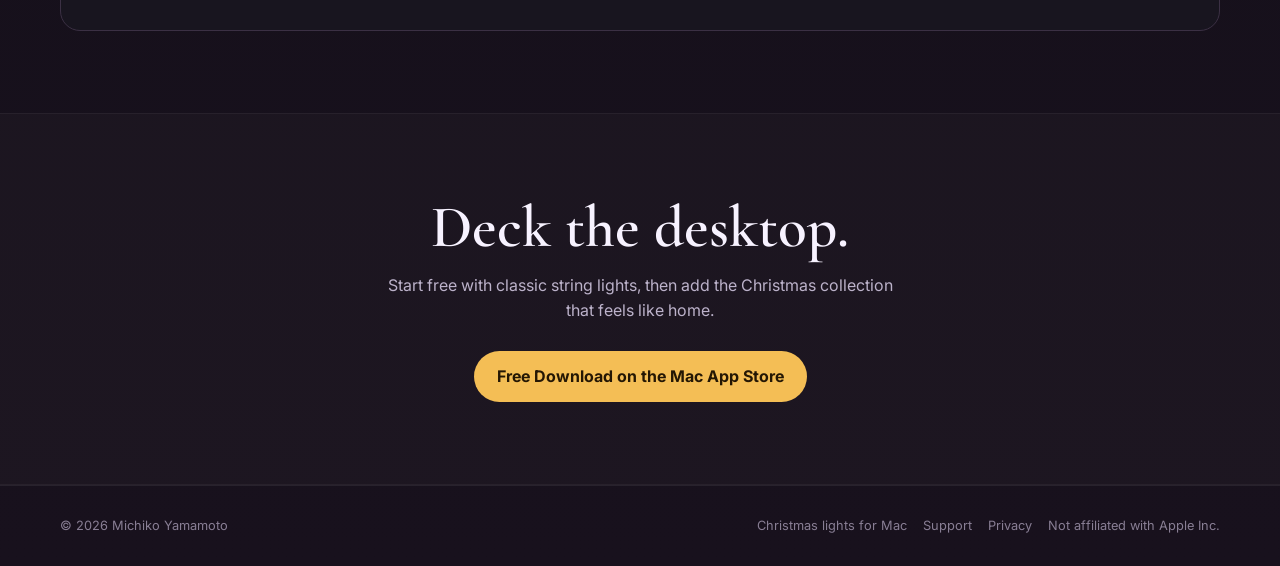
==== commit d5deed08: "Add files via upload" ====
--- a/christmas-lights-for-mac.html
+++ b/christmas-lights-for-mac.html
@@ -1,9 +1,9 @@
-<!doctype html><html lang="en"><head><meta charset="utf-8"><meta name="viewport" content="width=device-width,initial-scale=1"><link rel="icon" type="image/png" sizes="64x64" href="images/favicon.png?v=2"><link rel="apple-touch-icon" sizes="512x512" href="images/apple-touch-icon.png?v=2"><title>Christmas Lights for Your Mac Desktop — Desktop Lights</title><meta name="description" content="Put animated Christmas lights around the edges of your Mac screen. Classic string lights are free; add Classic Christmas, Nordic Christmas, and Filipino parol collections. macOS 13 or later."><link rel="canonical" href="https://astronomiku.github.io/desktoplights/christmas-lights-for-mac.html"><meta property="og:type" content="website"><meta property="og:site_name" content="Desktop Lights"><meta property="og:title" content="Christmas Lights for Your Mac Desktop — Desktop Lights"><meta property="og:description" content="Animated Christmas lights, ornaments, garlands, and parols around the edges of your Mac screen. Start free."><meta property="og:url" content="https://astronomiku.github.io/desktoplights/christmas-lights-for-mac.html"><meta property="og:image" content="https://astronomiku.github.io/desktoplights/images/showcases/classic-christmas.jpg"><meta property="og:image:alt" content="Classic Christmas lights and ornaments around a Mac display"><meta name="twitter:card" content="summary_large_image"><meta name="twitter:title" content="Christmas Lights for Your Mac Desktop"><meta name="twitter:image" content="https://astronomiku.github.io/desktoplights/images/showcases/classic-christmas.jpg"><link rel="preconnect" href="https://fonts.googleapis.com"><link rel="preconnect" href="https://fonts.gstatic.com" crossorigin><link href="https://fonts.googleapis.com/css2?family=Cormorant+Garamond:wght@500;600;700&family=Inter:wght@400;600;700&display=swap" rel="stylesheet"><link rel="stylesheet" href="css/site.css"><script type="application/ld+json">{"@context":"https://schema.org","@graph":[{"@type":"WebPage","@id":"https://astronomiku.github.io/desktoplights/christmas-lights-for-mac.html#webpage","url":"https://astronomiku.github.io/desktoplights/christmas-lights-for-mac.html","name":"Christmas Lights for Your Mac Desktop — Desktop Lights","description":"Put animated Christmas lights around the edges of your Mac screen. Classic string lights are free; add Classic Christmas, Nordic Christmas, and Filipino parol collections. macOS 13 or later.","isPartOf":{"@id":"https://astronomiku.github.io/desktoplights/#website"},"about":{"@id":"https://astronomiku.github.io/desktoplights/#app"},"primaryImageOfPage":"https://astronomiku.github.io/desktoplights/images/showcases/classic-christmas.jpg"},{"@type":"BreadcrumbList","itemListElement":[{"@type":"ListItem","position":1,"name":"Desktop Lights","item":"https://astronomiku.github.io/desktoplights/"},{"@type":"ListItem","position":2,"name":"Christmas lights for Mac","item":"https://astronomiku.github.io/desktoplights/christmas-lights-for-mac.html"}]},{"@type":"FAQPage","@id":"https://astronomiku.github.io/desktoplights/christmas-lights-for-mac.html#faq","mainEntity":[{"@type":"Question","name":"Can I get Christmas lights on my Mac for free?","acceptedAnswer":{"@type":"Answer","text":"Yes. Desktop Lights is free and includes Basic Lights, classic multicolor string lights with all placement, color, and animation controls. Themed Christmas collections with ornaments, garlands, and greetings are optional one-time purchases."}},{"@type":"Question","name":"Which Christmas collections are available?","acceptedAnswer":{"@type":"Answer","text":"Classic Christmas (trees, stars, candy canes, Santa, greetings, and garlands), Nordic Christmas (Scandinavian folk ornaments and a wooden-bead garland), Filipino Parol (paper parols, Maligayang Pasko greetings, banderitas, and poinsettias), and Premium Capiz Parol (layered capiz-shell parols with star garlands). The two parol collections are also sold together as the Filipino Christmas Bundle."}},{"@type":"Question","name":"Can I put the lights only along the top of my screen?","acceptedAnswer":{"@type":"Answer","text":"Yes. Choose every edge, top and bottom, top only, bottom only, or left and right. The lights on the menu bar and Dock edges slide out of view when your cursor approaches, so they never block what you need."}},{"@type":"Question","name":"What do I do with the lights after the holidays?","acceptedAnswer":{"@type":"Answer","text":"Switch to a year-round collection such as Basic Lights, Fairy Garden, or Celestial Dreams, or choose Turn Lights Off from the Desktop Lights menu bar icon. Purchased Christmas collections stay in the app for next year."}},{"@type":"Question","name":"Which Macs can run Desktop Lights?","acceptedAnswer":{"@type":"Answer","text":"Desktop Lights requires macOS 13 Ventura or later and can decorate connected displays at the same time, tested with setups of up to two displays."}}]}]}</script></head><body>
+<!doctype html><html lang="en"><head><meta charset="utf-8"><meta name="viewport" content="width=device-width,initial-scale=1"><link rel="icon" type="image/png" sizes="64x64" href="images/favicon.png?v=2"><link rel="apple-touch-icon" sizes="512x512" href="images/apple-touch-icon.png?v=2"><title>Christmas Lights for Your Mac Desktop — Desktop Lights</title><meta name="description" content="Put animated Christmas lights around the edges of your Mac screen. Classic string lights are free; add Classic Christmas, Nordic Christmas, and Filipino parol collections. macOS 13 or later."><link rel="canonical" href="https://astronomiku.github.io/desktoplights/christmas-lights-for-mac.html"><meta property="og:type" content="website"><meta property="og:site_name" content="Desktop Lights"><meta property="og:title" content="Christmas Lights for Your Mac Desktop — Desktop Lights"><meta property="og:description" content="Animated Christmas lights, ornaments, garlands, and parols around the edges of your Mac screen. Start free."><meta property="og:url" content="https://astronomiku.github.io/desktoplights/christmas-lights-for-mac.html"><meta property="og:image" content="https://astronomiku.github.io/desktoplights/images/showcases/classic-christmas.jpg"><meta property="og:image:alt" content="Classic Christmas lights and ornaments around a Mac display"><meta name="twitter:card" content="summary_large_image"><meta name="twitter:title" content="Christmas Lights for Your Mac Desktop"><meta name="twitter:image" content="https://astronomiku.github.io/desktoplights/images/showcases/classic-christmas.jpg"><link rel="preconnect" href="https://fonts.googleapis.com"><link rel="preconnect" href="https://fonts.gstatic.com" crossorigin><link href="https://fonts.googleapis.com/css2?family=Cormorant+Garamond:wght@500;600;700&family=Inter:wght@400;600;700&display=swap" rel="stylesheet"><link rel="stylesheet" href="css/site.css"><script type="application/ld+json">{"@context":"https://schema.org","@graph":[{"@type":"WebPage","@id":"https://astronomiku.github.io/desktoplights/christmas-lights-for-mac.html#webpage","url":"https://astronomiku.github.io/desktoplights/christmas-lights-for-mac.html","name":"Christmas Lights for Your Mac Desktop — Desktop Lights","description":"Put animated Christmas lights around the edges of your Mac screen. Classic string lights are free; add Classic Christmas, Nordic Christmas, and Filipino parol collections. macOS 13 or later.","isPartOf":{"@id":"https://astronomiku.github.io/desktoplights/#website"},"about":{"@id":"https://astronomiku.github.io/desktoplights/#app"},"primaryImageOfPage":"https://astronomiku.github.io/desktoplights/images/showcases/classic-christmas.jpg"},{"@type":"BreadcrumbList","itemListElement":[{"@type":"ListItem","position":1,"name":"Desktop Lights","item":"https://astronomiku.github.io/desktoplights/"},{"@type":"ListItem","position":2,"name":"Christmas lights for Mac","item":"https://astronomiku.github.io/desktoplights/christmas-lights-for-mac.html"}]},{"@type":"FAQPage","@id":"https://astronomiku.github.io/desktoplights/christmas-lights-for-mac.html#faq","mainEntity":[{"@type":"Question","name":"Can I get Christmas lights on my Mac for free?","acceptedAnswer":{"@type":"Answer","text":"Yes. Desktop Lights is free and includes Basic Lights, classic multicolor string lights with all placement, color, and animation controls. Themed Christmas collections with ornaments, garlands, and greetings are optional one-time purchases."}},{"@type":"Question","name":"Which Christmas collections are available?","acceptedAnswer":{"@type":"Answer","text":"Classic Christmas (trees, stars, candy canes, Santa, greetings, and garlands), Nordic Christmas (Scandinavian folk ornaments and a wooden-bead garland), Filipino Parol (paper parols, Maligayang Pasko greetings, banderitas, and poinsettias), and Premium Capiz Parol (layered capiz-shell parols with star garlands). The two parol collections are sold together, only as the Filipino Christmas Bundle."}},{"@type":"Question","name":"Can I put the lights only along the top of my screen?","acceptedAnswer":{"@type":"Answer","text":"Yes. Choose every edge, top and bottom, top only, bottom only, or left and right. The lights on the menu bar and Dock edges slide out of view when your cursor approaches, so they never block what you need."}},{"@type":"Question","name":"What do I do with the lights after the holidays?","acceptedAnswer":{"@type":"Answer","text":"Switch to a year-round collection such as Basic Lights, Fairy Garden, or Celestial Dreams, or choose Turn Lights Off from the Desktop Lights menu bar icon. Purchased Christmas collections stay in the app for next year."}},{"@type":"Question","name":"Which Macs can run Desktop Lights?","acceptedAnswer":{"@type":"Answer","text":"Desktop Lights requires macOS 13 Ventura or later and can decorate connected displays at the same time, tested with setups of up to two displays."}}]}]}</script></head><body>
 <header class="header"><nav class="wrap nav"><a class="brand" href="index.html">Desktop Lights</a><div class="nav-links"><a href="index.html">Home</a><a href="features.html">Features</a><a href="collections.html">Collections</a><a href="pricing.html">Pricing</a><a href="support.html">Support</a><a class="nav-buy" href="https://apps.apple.com/app/6809770698" target="_blank" rel="noopener">Download on the Mac App Store</a></div></nav></header>
 <main><section class="page-hero"><div class="wrap"><p class="kicker">Holiday desktop decorations</p><h1>Christmas lights for your Mac desktop.</h1><p class="lede">Desktop Lights hangs animated Christmas lights around the edges of your Mac screen. Classic string lights are free; add ornaments, garlands, and greetings from Classic Christmas, Nordic Christmas, and Filipino parol collections. The lights slide out of the way near the menu bar and Dock, so you can keep working.</p><div class="actions"><a class="button primary" href="https://apps.apple.com/app/6809770698" target="_blank" rel="noopener">Free Download on the Mac App Store</a><a class="button" href="collections.html#holiday">All holiday collections</a></div><p class="micro"><strong>Requires macOS 13 Ventura or later.</strong> No account or subscription required.</p></div></section>
 <section class="section"><div class="wrap"><div class="section-head"><div><p class="kicker">How it works</p><h2>How to put Christmas lights on your Mac screen</h2></div></div><div class="feature-grid"><article class="feature"><div class="feature-icon">1</div><h3>Download the free app</h3><p>Get Desktop Lights from the Mac App Store. It runs from the menu bar, with no Dock icon.</p></article><article class="feature"><div class="feature-icon">2</div><h3>Pick your lights</h3><p>Start with free Basic Lights, or choose Classic Christmas, Nordic Christmas, or a Filipino parol collection.</p></article><article class="feature"><div class="feature-icon">3</div><h3>Choose edges and mood</h3><p>Decorate every side, top and bottom, top only, bottom only, or left and right. Then set colors, bulb size, and animation—running, twinkle, alternating, all-blink, or steady.</p></article></div></div></section>
 <section class="section alt"><div class="wrap"><div class="section-head"><div><p class="kicker">Christmas collections</p><h2>Pick your kind of Christmas.</h2></div><a class="text-link" href="pricing.html">See pricing →</a></div><div class="collection-grid"><article class="collection-card"><img src="images/showcases/basic-lights.jpg" alt="Classic multicolor string lights around a Mac desktop" loading="lazy"><div class="card-copy"><div class="card-top"><h3>Basic Lights</h3><span class="pill free">Free</span></div><p>Classic multicolor string lights in six bulb styles, included with the app.</p></div></article><article class="collection-card"><img src="images/showcases/classic-christmas.jpg" alt="Classic Christmas lights and ornaments around a Mac display" loading="lazy"><div class="card-copy"><div class="card-top"><h3>Classic Christmas</h3><span class="pill ">Individual</span></div><p>Trees, stars, candy canes, Santa, holiday greetings, and a Holly &amp; Berry garland.</p></div></article><article class="collection-card"><img src="images/showcases/nordic-christmas.jpg" alt="Nordic Christmas folk ornaments decorating a Mac desktop" loading="lazy"><div class="card-copy"><div class="card-top"><h3>Nordic Christmas</h3><span class="pill ">Individual</span></div><p>Scandinavian folk ornaments and a wooden-bead garland in warm, natural colors.</p></div></article><article class="collection-card"><img src="images/showcases/filipino-parol.jpg" alt="Colorful Filipino parol lights and poinsettia garland on a Mac display" loading="lazy"><div class="card-copy"><div class="card-top"><h3>Filipino Parol</h3><span class="pill bundle">In bundle</span></div><p>Paper parols, Maligayang Pasko greetings, banderitas, and poinsettias.</p></div></article><article class="collection-card"><img src="images/showcases/premium-capiz-parols.jpg" alt="Premium capiz parol lights with gold and silver star garlands on a Mac" loading="lazy"><div class="card-copy"><div class="card-top"><h3>Premium Capiz Parol</h3><span class="pill bundle">In bundle</span></div><p>Layered capiz-shell parols with gold and silver star garlands.</p></div></article></div></div></section>
 <section class="video-section"><div class="wrap video-feature"><div class="video-copy"><p class="kicker">Five placement options</p><h2>Light the edges you want.</h2><p>Every edge, top and bottom, top only, bottom only, or left and right—and the lights near your menu bar and Dock step aside when your cursor gets close.</p></div><video class="marketing-video" controls playsinline preload="metadata" poster="images/showcases/classic-christmas.jpg" aria-label="Desktop Lights placement options demonstration"><source src="videos/desktop-lights-placement-16x9.mp4" type="video/mp4"></video></div></section>
-<section class="section" id="faq"><div class="wrap"><div class="faq"><h2>Christmas lights on Mac: common questions</h2><details open><summary>Can I get Christmas lights on my Mac for free?</summary><p>Yes. Desktop Lights is free and includes two free collections: Basic Lights and Everyday Joy collection, classic multicolor string lights with all placement, color, and animation controls. Themed Christmas collections with ornaments, garlands, and greetings are optional one-time purchases.</p></details><details><summary>Which Christmas collections are available?</summary><p>Classic Christmas (trees, stars, candy canes, Santa, greetings, and garlands), Nordic Christmas (Scandinavian folk ornaments and a wooden-bead garland), Filipino Parol (paper parols, Maligayang Pasko greetings, banderitas, and poinsettias), and Premium Capiz Parol (layered capiz-shell parols with star garlands). The two parol collections are also sold together as the Filipino Christmas Bundle.</p></details><details><summary>Can I put the lights only along the top of my screen?</summary><p>Yes. Choose every edge, top and bottom, top only, bottom only, or left and right. The lights on the menu bar and Dock edges slide out of view when your cursor approaches, so they never block what you need.</p></details><details><summary>What do I do with the lights after the holidays?</summary><p>Switch to a year-round collection such as Basic Lights, Fairy Garden, or Celestial Dreams, or choose Turn Lights Off from the Desktop Lights menu bar icon. Purchased Christmas collections stay in the app for next year.</p></details><details><summary>Which Macs can run Desktop Lights?</summary><p>Desktop Lights requires macOS 13 Ventura or later and can decorate connected displays at the same time, tested with setups of up to two displays.</p></details></div></div></section>
+<section class="section" id="faq"><div class="wrap"><div class="faq"><h2>Christmas lights on Mac: common questions</h2><details open><summary>Can I get Christmas lights on my Mac for free?</summary><p>Yes. Desktop Lights is free and includes Basic Lights, classic multicolor string lights with all placement, color, and animation controls. Themed Christmas collections with ornaments, garlands, and greetings are optional one-time purchases.</p></details><details><summary>Which Christmas collections are available?</summary><p>Classic Christmas (trees, stars, candy canes, Santa, greetings, and garlands), Nordic Christmas (Scandinavian folk ornaments and a wooden-bead garland), Filipino Parol (paper parols, Maligayang Pasko greetings, banderitas, and poinsettias), and Premium Capiz Parol (layered capiz-shell parols with star garlands). The two parol collections are sold together, only as the Filipino Christmas Bundle.</p></details><details><summary>Can I put the lights only along the top of my screen?</summary><p>Yes. Choose every edge, top and bottom, top only, bottom only, or left and right. The lights on the menu bar and Dock edges slide out of view when your cursor approaches, so they never block what you need.</p></details><details><summary>What do I do with the lights after the holidays?</summary><p>Switch to a year-round collection such as Basic Lights, Fairy Garden, or Celestial Dreams, or choose Turn Lights Off from the Desktop Lights menu bar icon. Purchased Christmas collections stay in the app for next year.</p></details><details><summary>Which Macs can run Desktop Lights?</summary><p>Desktop Lights requires macOS 13 Ventura or later and can decorate connected displays at the same time, tested with setups of up to two displays.</p></details></div></div></section>
 <section class="section alt closing"><div class="wrap"><h2>Deck the desktop.</h2><p>Start free with classic string lights, then add the Christmas collection that feels like home.</p><div class="actions"><a class="button primary" href="https://apps.apple.com/app/6809770698" target="_blank" rel="noopener">Free Download on the Mac App Store</a></div></div></section></main>
 <footer class="footer"><div class="wrap footer-inner"><span>© 2026 Michiko Yamamoto</span><div class="footer-links"><a href="christmas-lights-for-mac.html">Christmas lights for Mac</a><a href="support.html">Support</a><a href="privacy.html">Privacy</a><span>Not affiliated with Apple Inc.</span></div></div></footer></body></html>
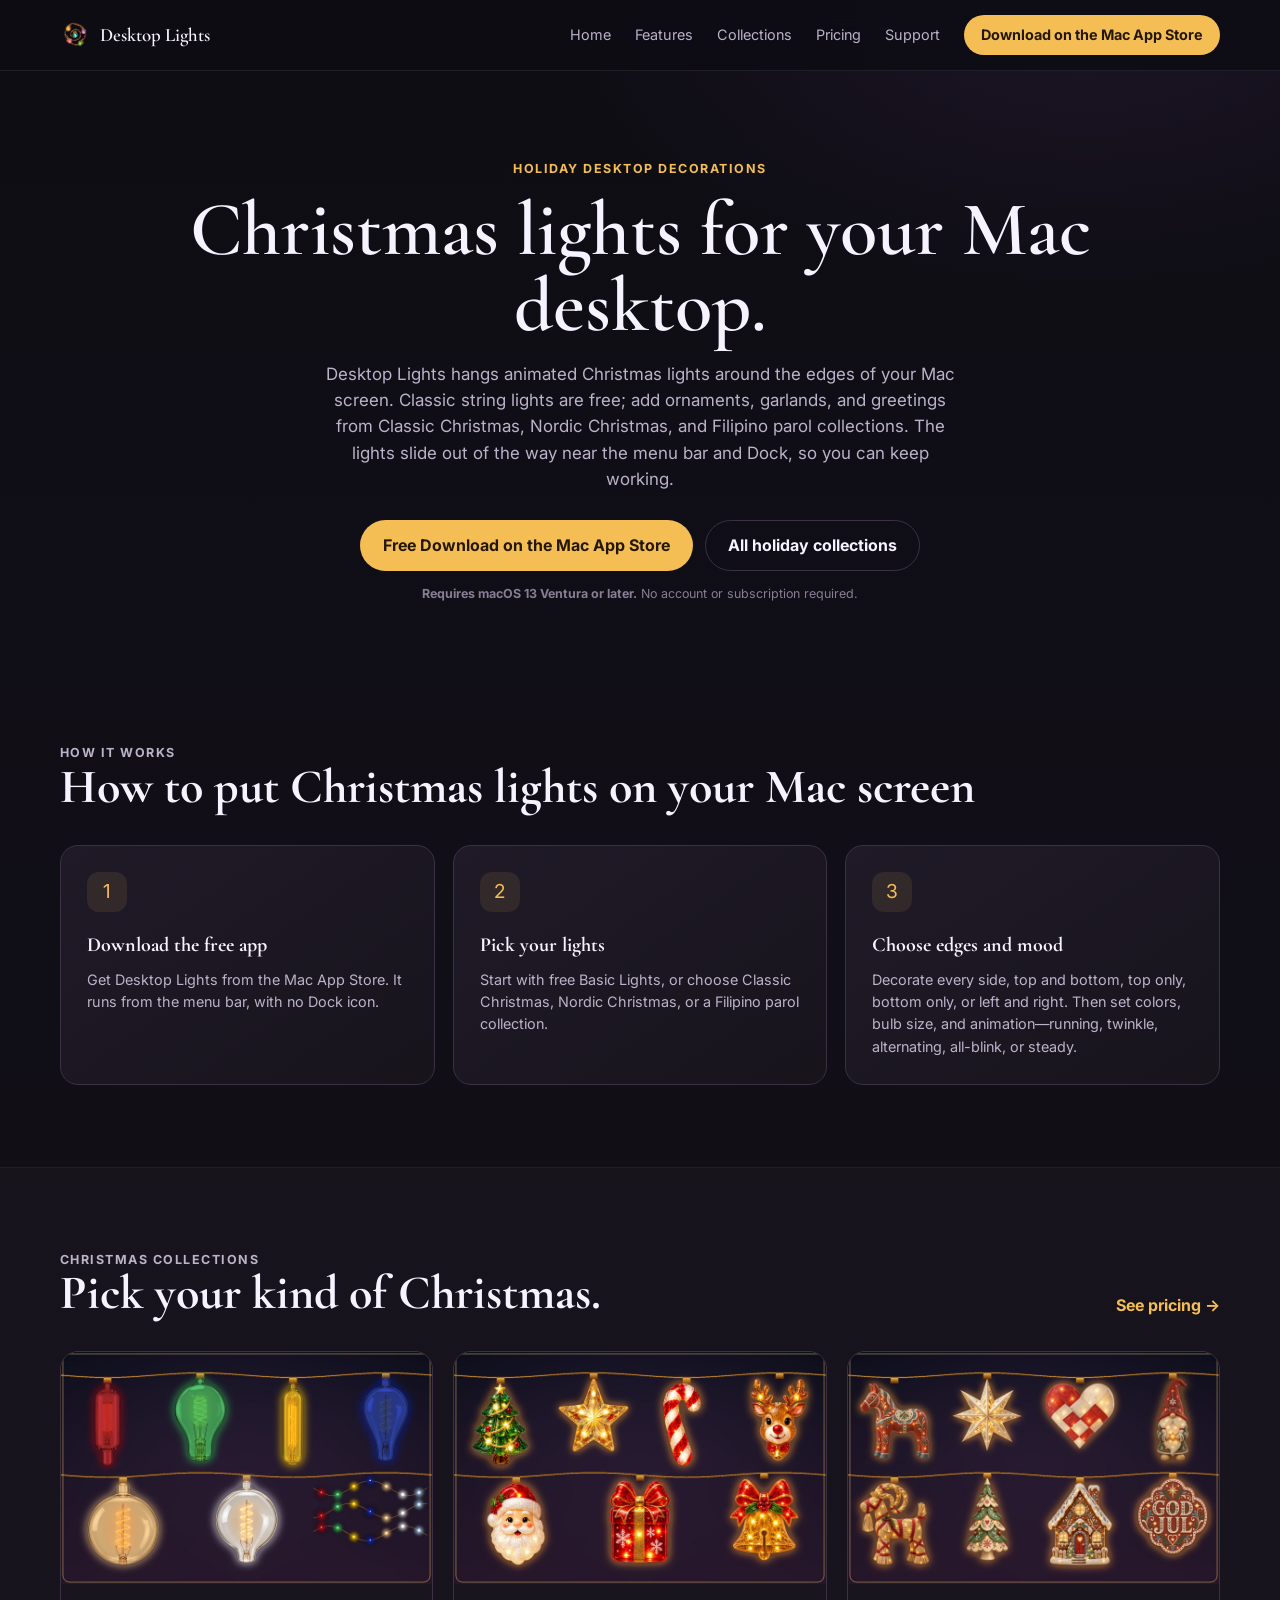
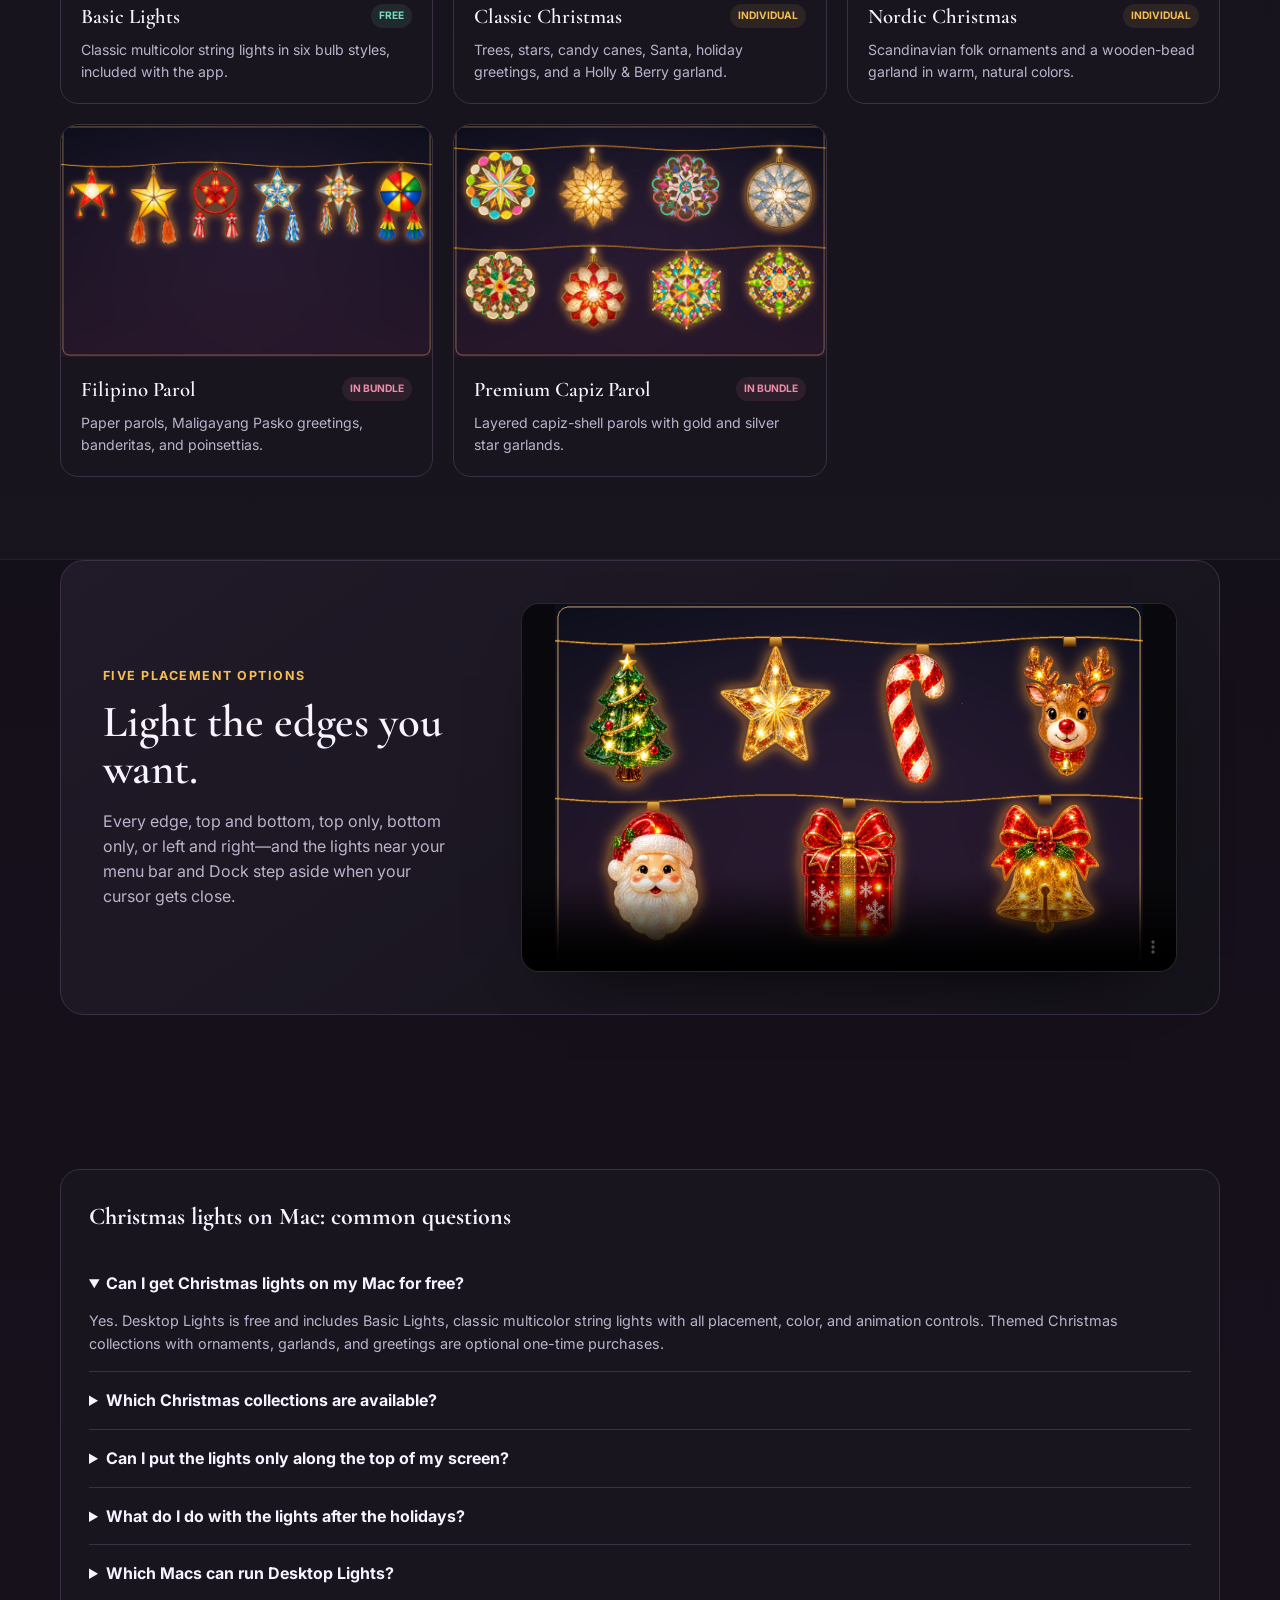
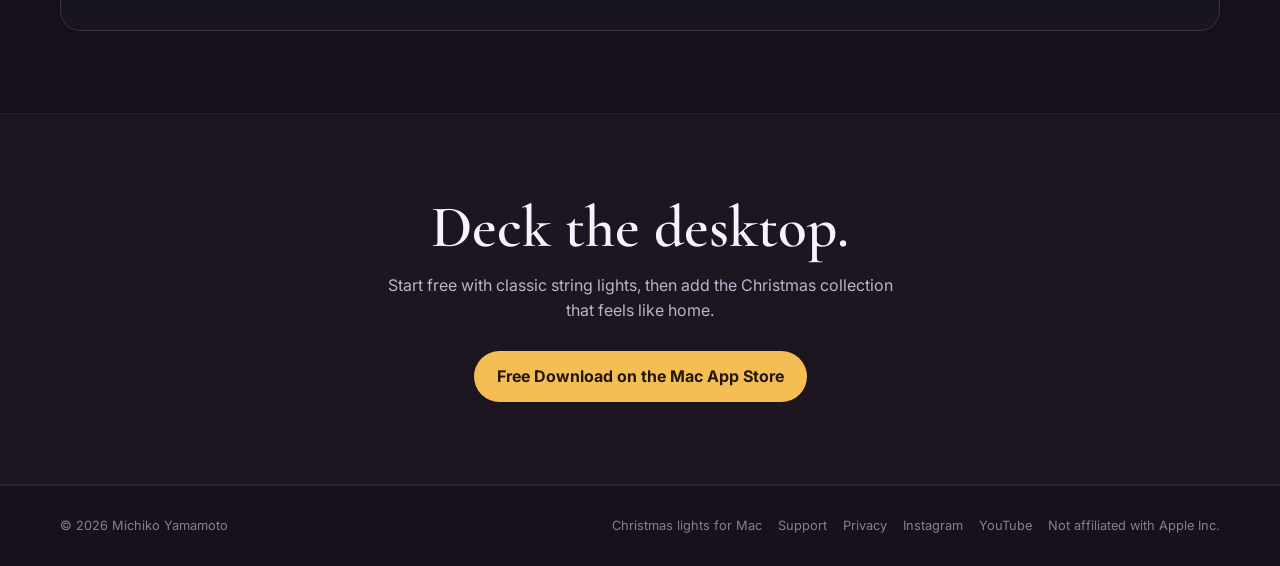
==== commit 838e702c: "Add files via upload" ====
--- a/christmas-lights-for-mac.html
+++ b/christmas-lights-for-mac.html
@@ -1,4 +1,4 @@
-<!doctype html><html lang="en"><head><meta charset="utf-8"><meta name="viewport" content="width=device-width,initial-scale=1"><link rel="icon" type="image/png" sizes="64x64" href="images/favicon.png?v=2"><link rel="apple-touch-icon" sizes="512x512" href="images/apple-touch-icon.png?v=2"><title>Christmas Lights for Your Mac Desktop — Desktop Lights</title><meta name="description" content="Put animated Christmas lights around the edges of your Mac screen. Classic string lights are free; add Classic Christmas, Nordic Christmas, and Filipino parol collections. macOS 13 or later."><link rel="canonical" href="https://astronomiku.github.io/desktoplights/christmas-lights-for-mac.html"><meta property="og:type" content="website"><meta property="og:site_name" content="Desktop Lights"><meta property="og:title" content="Christmas Lights for Your Mac Desktop — Desktop Lights"><meta property="og:description" content="Animated Christmas lights, ornaments, garlands, and parols around the edges of your Mac screen. Start free."><meta property="og:url" content="https://astronomiku.github.io/desktoplights/christmas-lights-for-mac.html"><meta property="og:image" content="https://astronomiku.github.io/desktoplights/images/showcases/classic-christmas.jpg"><meta property="og:image:alt" content="Classic Christmas lights and ornaments around a Mac display"><meta name="twitter:card" content="summary_large_image"><meta name="twitter:title" content="Christmas Lights for Your Mac Desktop"><meta name="twitter:image" content="https://astronomiku.github.io/desktoplights/images/showcases/classic-christmas.jpg"><link rel="preconnect" href="https://fonts.googleapis.com"><link rel="preconnect" href="https://fonts.gstatic.com" crossorigin><link href="https://fonts.googleapis.com/css2?family=Cormorant+Garamond:wght@500;600;700&family=Inter:wght@400;600;700&display=swap" rel="stylesheet"><link rel="stylesheet" href="css/site.css"><script type="application/ld+json">{"@context":"https://schema.org","@graph":[{"@type":"WebPage","@id":"https://astronomiku.github.io/desktoplights/christmas-lights-for-mac.html#webpage","url":"https://astronomiku.github.io/desktoplights/christmas-lights-for-mac.html","name":"Christmas Lights for Your Mac Desktop — Desktop Lights","description":"Put animated Christmas lights around the edges of your Mac screen. Classic string lights are free; add Classic Christmas, Nordic Christmas, and Filipino parol collections. macOS 13 or later.","isPartOf":{"@id":"https://astronomiku.github.io/desktoplights/#website"},"about":{"@id":"https://astronomiku.github.io/desktoplights/#app"},"primaryImageOfPage":"https://astronomiku.github.io/desktoplights/images/showcases/classic-christmas.jpg"},{"@type":"BreadcrumbList","itemListElement":[{"@type":"ListItem","position":1,"name":"Desktop Lights","item":"https://astronomiku.github.io/desktoplights/"},{"@type":"ListItem","position":2,"name":"Christmas lights for Mac","item":"https://astronomiku.github.io/desktoplights/christmas-lights-for-mac.html"}]},{"@type":"FAQPage","@id":"https://astronomiku.github.io/desktoplights/christmas-lights-for-mac.html#faq","mainEntity":[{"@type":"Question","name":"Can I get Christmas lights on my Mac for free?","acceptedAnswer":{"@type":"Answer","text":"Yes. Desktop Lights is free and includes Basic Lights, classic multicolor string lights with all placement, color, and animation controls. Themed Christmas collections with ornaments, garlands, and greetings are optional one-time purchases."}},{"@type":"Question","name":"Which Christmas collections are available?","acceptedAnswer":{"@type":"Answer","text":"Classic Christmas (trees, stars, candy canes, Santa, greetings, and garlands), Nordic Christmas (Scandinavian folk ornaments and a wooden-bead garland), Filipino Parol (paper parols, Maligayang Pasko greetings, banderitas, and poinsettias), and Premium Capiz Parol (layered capiz-shell parols with star garlands). The two parol collections are sold together, only as the Filipino Christmas Bundle."}},{"@type":"Question","name":"Can I put the lights only along the top of my screen?","acceptedAnswer":{"@type":"Answer","text":"Yes. Choose every edge, top and bottom, top only, bottom only, or left and right. The lights on the menu bar and Dock edges slide out of view when your cursor approaches, so they never block what you need."}},{"@type":"Question","name":"What do I do with the lights after the holidays?","acceptedAnswer":{"@type":"Answer","text":"Switch to a year-round collection such as Basic Lights, Fairy Garden, or Celestial Dreams, or choose Turn Lights Off from the Desktop Lights menu bar icon. Purchased Christmas collections stay in the app for next year."}},{"@type":"Question","name":"Which Macs can run Desktop Lights?","acceptedAnswer":{"@type":"Answer","text":"Desktop Lights requires macOS 13 Ventura or later and can decorate connected displays at the same time, tested with setups of up to two displays."}}]}]}</script></head><body>
+<!doctype html><html lang="en"><head><meta charset="utf-8"><meta name="viewport" content="width=device-width,initial-scale=1"><meta name="apple-itunes-app" content="app-id=6809770698"><link rel="icon" type="image/png" sizes="64x64" href="images/favicon.png?v=2"><link rel="apple-touch-icon" sizes="512x512" href="images/apple-touch-icon.png?v=2"><title>Christmas Lights for Your Mac Desktop — Desktop Lights</title><meta name="description" content="Put animated Christmas lights around the edges of your Mac screen. Classic string lights are free; add Classic Christmas, Nordic Christmas, and Filipino parol collections. macOS 13 or later."><link rel="canonical" href="https://desktoplights.app/christmas-lights-for-mac.html"><meta property="og:type" content="website"><meta property="og:site_name" content="Desktop Lights"><meta property="og:title" content="Christmas Lights for Your Mac Desktop — Desktop Lights"><meta property="og:description" content="Animated Christmas lights, ornaments, garlands, and parols around the edges of your Mac screen. Start free."><meta property="og:url" content="https://desktoplights.app/christmas-lights-for-mac.html"><meta property="og:image" content="https://desktoplights.app/images/showcases/classic-christmas.jpg"><meta property="og:image:alt" content="Classic Christmas lights and ornaments around a Mac display"><meta name="twitter:card" content="summary_large_image"><meta name="twitter:title" content="Christmas Lights for Your Mac Desktop"><meta name="twitter:image" content="https://desktoplights.app/images/showcases/classic-christmas.jpg"><link rel="preconnect" href="https://fonts.googleapis.com"><link rel="preconnect" href="https://fonts.gstatic.com" crossorigin><link href="https://fonts.googleapis.com/css2?family=Cormorant+Garamond:wght@500;600;700&family=Inter:wght@400;600;700&display=swap" rel="stylesheet"><link rel="stylesheet" href="css/site.css"><script type="application/ld+json">{"@context":"https://schema.org","@graph":[{"@type":"WebPage","@id":"https://desktoplights.app/christmas-lights-for-mac.html#webpage","url":"https://desktoplights.app/christmas-lights-for-mac.html","name":"Christmas Lights for Your Mac Desktop — Desktop Lights","description":"Put animated Christmas lights around the edges of your Mac screen. Classic string lights are free; add Classic Christmas, Nordic Christmas, and Filipino parol collections. macOS 13 or later.","isPartOf":{"@id":"https://desktoplights.app/#website"},"about":{"@id":"https://desktoplights.app/#app"},"primaryImageOfPage":"https://desktoplights.app/images/showcases/classic-christmas.jpg"},{"@type":"BreadcrumbList","itemListElement":[{"@type":"ListItem","position":1,"name":"Desktop Lights","item":"https://desktoplights.app/"},{"@type":"ListItem","position":2,"name":"Christmas lights for Mac","item":"https://desktoplights.app/christmas-lights-for-mac.html"}]},{"@type":"FAQPage","@id":"https://desktoplights.app/christmas-lights-for-mac.html#faq","mainEntity":[{"@type":"Question","name":"Can I get Christmas lights on my Mac for free?","acceptedAnswer":{"@type":"Answer","text":"Yes. Desktop Lights is free and includes Basic Lights, classic multicolor string lights with all placement, color, and animation controls. Themed Christmas collections with ornaments, garlands, and greetings are optional one-time purchases."}},{"@type":"Question","name":"Which Christmas collections are available?","acceptedAnswer":{"@type":"Answer","text":"Classic Christmas (trees, stars, candy canes, Santa, greetings, and garlands), Nordic Christmas (Scandinavian folk ornaments and a wooden-bead garland), Filipino Parol (paper parols, Maligayang Pasko greetings, banderitas, and poinsettias), and Premium Capiz Parol (layered capiz-shell parols with star garlands). The two parol collections are sold together, only as the Filipino Christmas Bundle."}},{"@type":"Question","name":"Can I put the lights only along the top of my screen?","acceptedAnswer":{"@type":"Answer","text":"Yes. Choose every edge, top and bottom, top only, bottom only, or left and right. The lights on the menu bar and Dock edges slide out of view when your cursor approaches, so they never block what you need."}},{"@type":"Question","name":"What do I do with the lights after the holidays?","acceptedAnswer":{"@type":"Answer","text":"Switch to a year-round collection such as Basic Lights, Fairy Garden, or Celestial Dreams, or choose Turn Lights Off from the Desktop Lights menu bar icon. Purchased Christmas collections stay in the app for next year."}},{"@type":"Question","name":"Which Macs can run Desktop Lights?","acceptedAnswer":{"@type":"Answer","text":"Desktop Lights requires macOS 13 Ventura or later and can decorate connected displays at the same time, tested with setups of up to two displays."}}]}]}</script></head><body>
 <header class="header"><nav class="wrap nav"><a class="brand" href="index.html">Desktop Lights</a><div class="nav-links"><a href="index.html">Home</a><a href="features.html">Features</a><a href="collections.html">Collections</a><a href="pricing.html">Pricing</a><a href="support.html">Support</a><a class="nav-buy" href="https://apps.apple.com/app/6809770698" target="_blank" rel="noopener">Download on the Mac App Store</a></div></nav></header>
 <main><section class="page-hero"><div class="wrap"><p class="kicker">Holiday desktop decorations</p><h1>Christmas lights for your Mac desktop.</h1><p class="lede">Desktop Lights hangs animated Christmas lights around the edges of your Mac screen. Classic string lights are free; add ornaments, garlands, and greetings from Classic Christmas, Nordic Christmas, and Filipino parol collections. The lights slide out of the way near the menu bar and Dock, so you can keep working.</p><div class="actions"><a class="button primary" href="https://apps.apple.com/app/6809770698" target="_blank" rel="noopener">Free Download on the Mac App Store</a><a class="button" href="collections.html#holiday">All holiday collections</a></div><p class="micro"><strong>Requires macOS 13 Ventura or later.</strong> No account or subscription required.</p></div></section>
 <section class="section"><div class="wrap"><div class="section-head"><div><p class="kicker">How it works</p><h2>How to put Christmas lights on your Mac screen</h2></div></div><div class="feature-grid"><article class="feature"><div class="feature-icon">1</div><h3>Download the free app</h3><p>Get Desktop Lights from the Mac App Store. It runs from the menu bar, with no Dock icon.</p></article><article class="feature"><div class="feature-icon">2</div><h3>Pick your lights</h3><p>Start with free Basic Lights, or choose Classic Christmas, Nordic Christmas, or a Filipino parol collection.</p></article><article class="feature"><div class="feature-icon">3</div><h3>Choose edges and mood</h3><p>Decorate every side, top and bottom, top only, bottom only, or left and right. Then set colors, bulb size, and animation—running, twinkle, alternating, all-blink, or steady.</p></article></div></div></section>
@@ -6,4 +6,4 @@
 <section class="video-section"><div class="wrap video-feature"><div class="video-copy"><p class="kicker">Five placement options</p><h2>Light the edges you want.</h2><p>Every edge, top and bottom, top only, bottom only, or left and right—and the lights near your menu bar and Dock step aside when your cursor gets close.</p></div><video class="marketing-video" controls playsinline preload="metadata" poster="images/showcases/classic-christmas.jpg" aria-label="Desktop Lights placement options demonstration"><source src="videos/desktop-lights-placement-16x9.mp4" type="video/mp4"></video></div></section>
 <section class="section" id="faq"><div class="wrap"><div class="faq"><h2>Christmas lights on Mac: common questions</h2><details open><summary>Can I get Christmas lights on my Mac for free?</summary><p>Yes. Desktop Lights is free and includes Basic Lights, classic multicolor string lights with all placement, color, and animation controls. Themed Christmas collections with ornaments, garlands, and greetings are optional one-time purchases.</p></details><details><summary>Which Christmas collections are available?</summary><p>Classic Christmas (trees, stars, candy canes, Santa, greetings, and garlands), Nordic Christmas (Scandinavian folk ornaments and a wooden-bead garland), Filipino Parol (paper parols, Maligayang Pasko greetings, banderitas, and poinsettias), and Premium Capiz Parol (layered capiz-shell parols with star garlands). The two parol collections are sold together, only as the Filipino Christmas Bundle.</p></details><details><summary>Can I put the lights only along the top of my screen?</summary><p>Yes. Choose every edge, top and bottom, top only, bottom only, or left and right. The lights on the menu bar and Dock edges slide out of view when your cursor approaches, so they never block what you need.</p></details><details><summary>What do I do with the lights after the holidays?</summary><p>Switch to a year-round collection such as Basic Lights, Fairy Garden, or Celestial Dreams, or choose Turn Lights Off from the Desktop Lights menu bar icon. Purchased Christmas collections stay in the app for next year.</p></details><details><summary>Which Macs can run Desktop Lights?</summary><p>Desktop Lights requires macOS 13 Ventura or later and can decorate connected displays at the same time, tested with setups of up to two displays.</p></details></div></div></section>
 <section class="section alt closing"><div class="wrap"><h2>Deck the desktop.</h2><p>Start free with classic string lights, then add the Christmas collection that feels like home.</p><div class="actions"><a class="button primary" href="https://apps.apple.com/app/6809770698" target="_blank" rel="noopener">Free Download on the Mac App Store</a></div></div></section></main>
-<footer class="footer"><div class="wrap footer-inner"><span>© 2026 Michiko Yamamoto</span><div class="footer-links"><a href="christmas-lights-for-mac.html">Christmas lights for Mac</a><a href="support.html">Support</a><a href="privacy.html">Privacy</a><span>Not affiliated with Apple Inc.</span></div></div></footer></body></html>
+<footer class="footer"><div class="wrap footer-inner"><span>© 2026 Michiko Yamamoto</span><div class="footer-links"><a href="christmas-lights-for-mac.html">Christmas lights for Mac</a><a href="support.html">Support</a><a href="privacy.html">Privacy</a><a href="https://www.instagram.com/desktoplights.app/" target="_blank" rel="me noopener">Instagram</a><a href="https://www.youtube.com/watch?v=SuBbDDecrwI" target="_blank" rel="noopener">YouTube</a><span>Not affiliated with Apple Inc.</span></div></div></footer></body></html>
